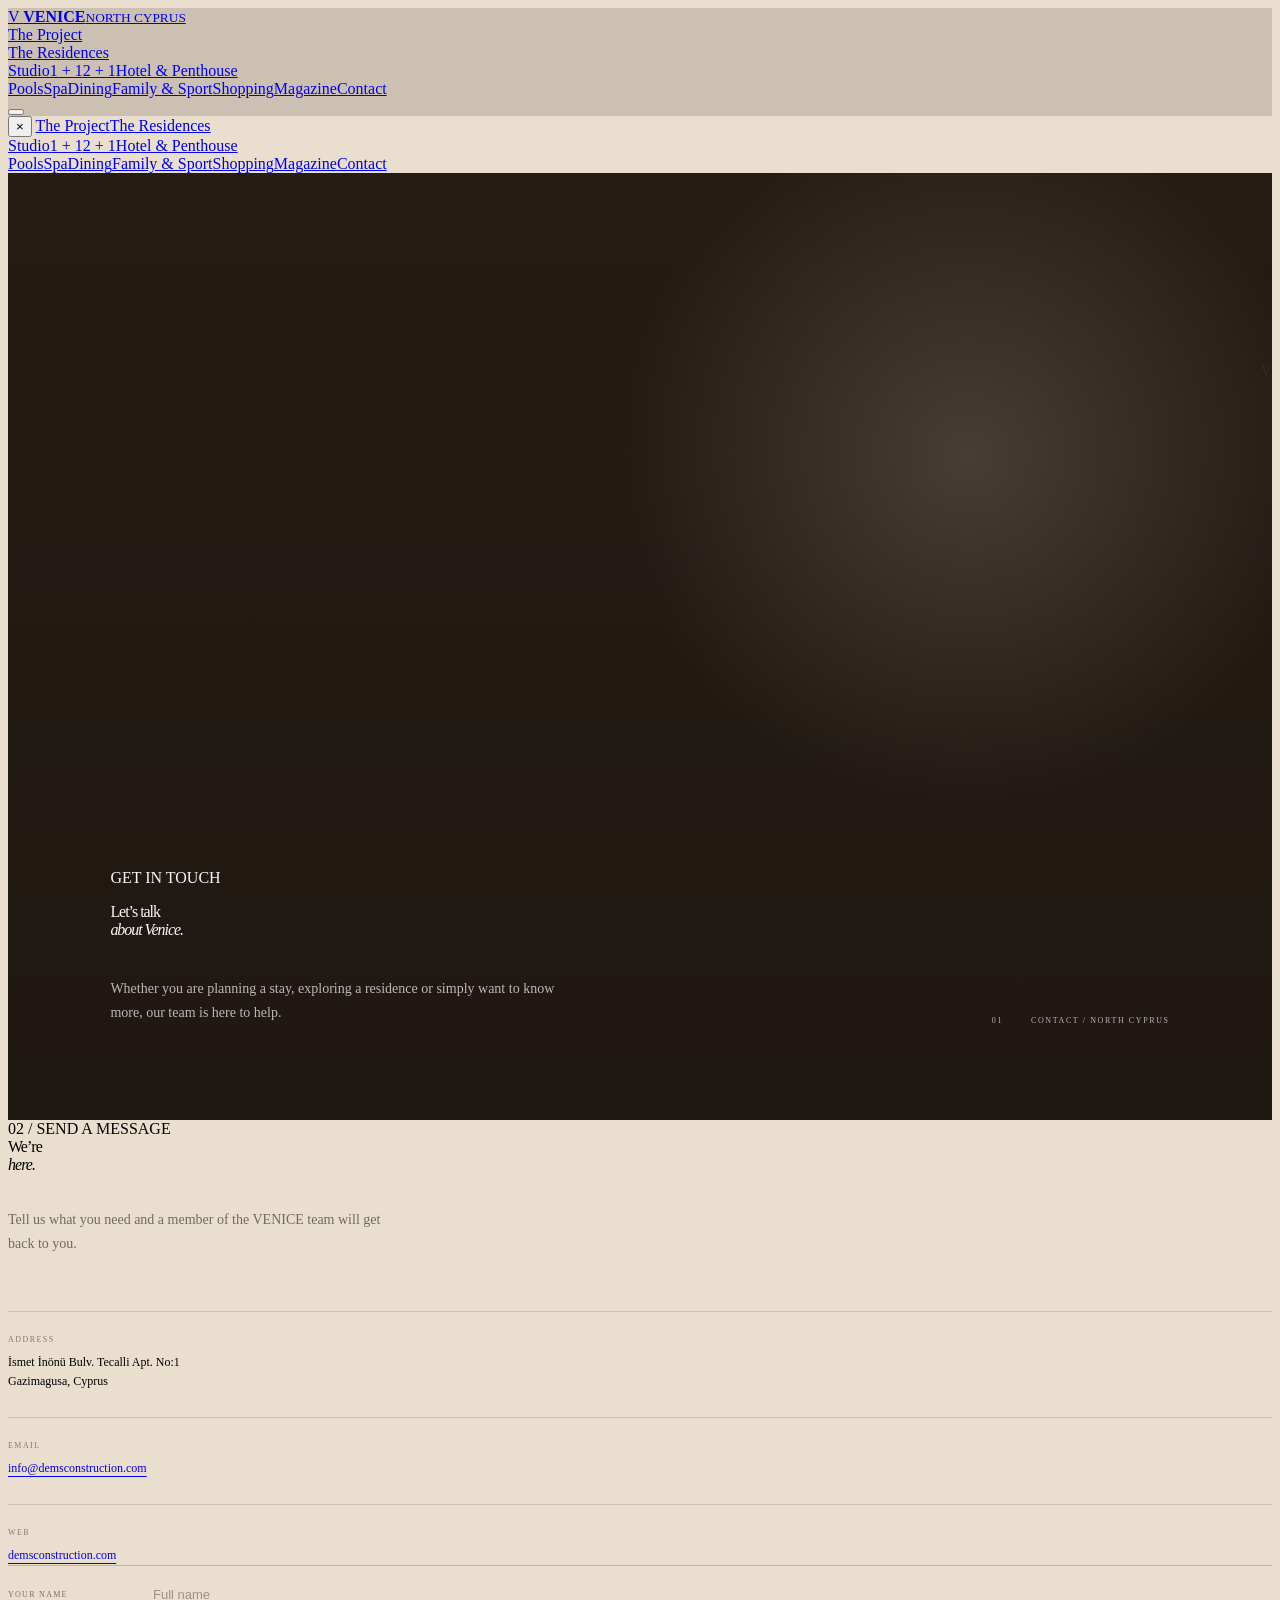
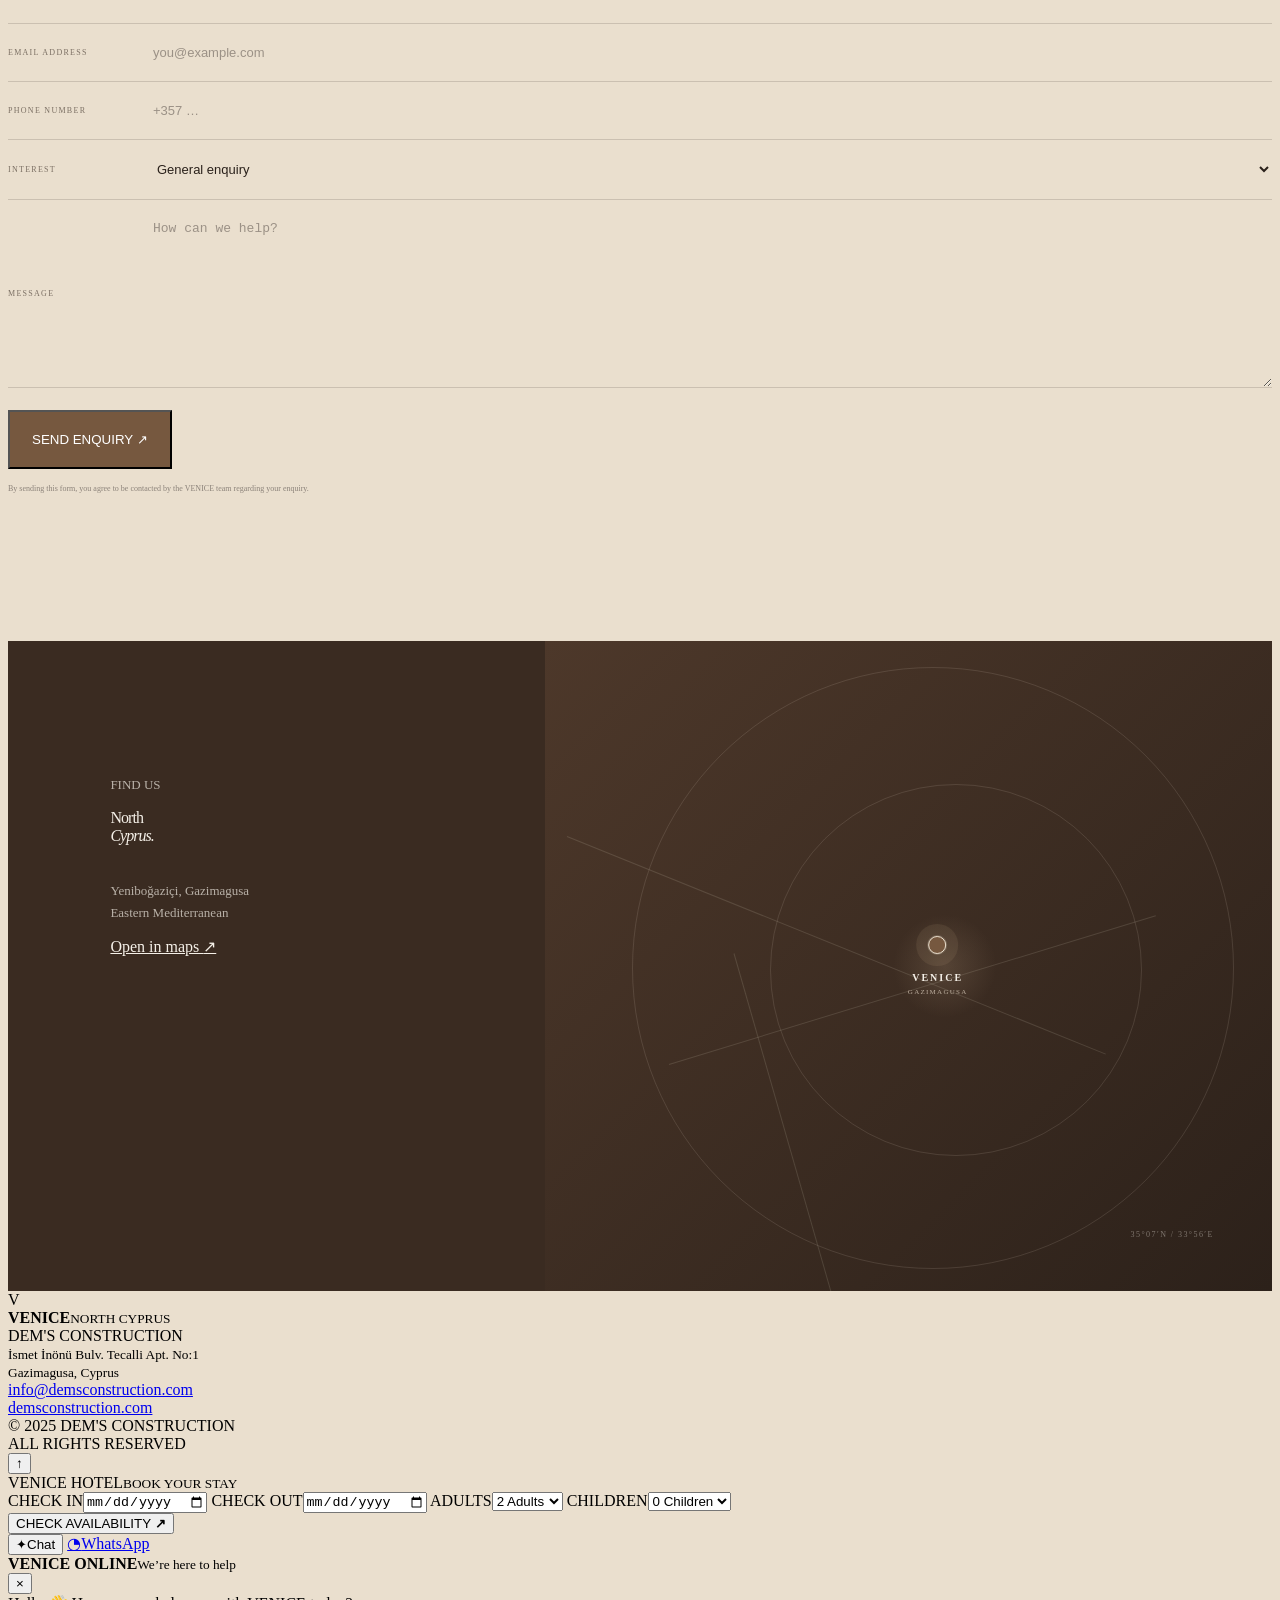
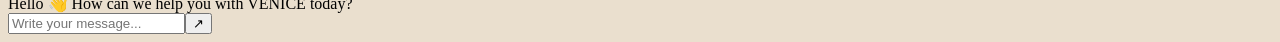
==== contact.html @ 5b71b2f6 "Add files via upload" ====
<!DOCTYPE html>
<html lang="en">
<head>
  <meta charset="UTF-8" />
  <meta name="viewport" content="width=device-width, initial-scale=1.0" />
  <meta name="theme-color" content="#0d1716" />
  <title>Contact — VENICE North Cyprus</title>
  <link rel="preconnect" href="https://fonts.googleapis.com">
  <link rel="preconnect" href="https://fonts.gstatic.com" crossorigin>
  <link href="https://fonts.googleapis.com/css2?family=DM+Sans:wght@400;500;600&family=Playfair+Display:wght@400;500;600&display=swap" rel="stylesheet">
  <link rel="stylesheet" href="style.css" />
  <link rel="stylesheet" href="contact.css" />
</head>
<body class="contact-page">
  <div class="cursor"></div>
  <div class="noise"></div>
  <div class="scroll-progress"><span></span></div>

  <header class="site-header contact-header" id="header">
    <a class="brand" href="index.html" aria-label="Venice home">
      <span class="brand-mark">V</span>
      <span><b>VENICE</b><small>NORTH CYPRUS</small></span>
    </a>

    <nav class="desktop-nav" aria-label="Main navigation">
<a href="index.html#project">The Project</a>
<div class="nav-group"><a href="residences.html">The Residences</a><div class="nav-dropdown">
<a href="studio.html">Studio</a><a href="one-plus-one.html">1 + 1</a><a href="two-plus-one.html">2 + 1</a><a href="hotel-penthouse.html">Hotel &amp; Penthouse</a>
</div></div>
<a href="pools.html">Pools</a><a href="spa.html">Spa</a><a href="dining.html">Dining</a><a href="family-sport.html">Family &amp; Sport</a><a href="shopping.html">Shopping</a><a href="magazine.html">Magazine</a><a href="contact.html">Contact</a>
</nav>

    <div class="header-actions">
      <button class="menu-btn" aria-label="Open menu"><i></i><i></i></button>
    </div>
  </header>

  <aside class="mobile-menu" id="mobileMenu" aria-label="Mobile navigation"><button class="close-menu" aria-label="Close menu">×</button>
<a href="index.html#project">The Project</a><a href="residences.html">The Residences</a><div class="mobile-subnav"><a href="studio.html">Studio</a><a href="one-plus-one.html">1 + 1</a><a href="two-plus-one.html">2 + 1</a><a href="hotel-penthouse.html">Hotel &amp; Penthouse</a></div>
<a href="pools.html">Pools</a><a href="spa.html">Spa</a><a href="dining.html">Dining</a><a href="family-sport.html">Family &amp; Sport</a><a href="shopping.html">Shopping</a><a href="magazine.html">Magazine</a><a href="contact.html">Contact</a></aside>

  <main id="top">
    <section class="contact-hero" style="--contact-hero-image:url('./contact-hero.jpg')">
      <div class="contact-hero-watermark">VENICE</div>
      <div class="contact-hero-inner">
        <p class="eyebrow">GET IN TOUCH</p>
        <h1>Let’s talk<br><em>about Venice.</em></h1>
        <p class="contact-hero-copy">Whether you are planning a stay, exploring a residence or simply want to know more, our team is here to help.</p>
      </div>
      <div class="contact-hero-meta"><span>01</span><span>CONTACT / NORTH CYPRUS</span></div>
    </section>

    <section class="contact-main section-pad">
      <div class="section-label">02 / SEND A MESSAGE</div>
      <div class="contact-grid contact-page-grid">
        <div class="contact-intro">
          <h2>We’re<br><em>here.</em></h2>
          <p>Tell us what you need and a member of the VENICE team will get back to you.</p>
          <div class="contact-details">
            <div><span>ADDRESS</span><p>İsmet İnönü Bulv. Tecalli Apt. No:1<br>Gazimagusa, Cyprus</p></div>
            <div><span>EMAIL</span><p><a href="mailto:info@demsconstruction.com">info@demsconstruction.com</a></p></div>
            <div><span>WEB</span><p><a href="https://www.demsconstruction.com/" target="_blank" rel="noopener">demsconstruction.com</a></p></div>
          </div>
        </div>

        <form class="contact-form contact-page-form" id="contactForm">
          <label>YOUR NAME<input name="name" type="text" placeholder="Full name" required></label>
          <label>EMAIL ADDRESS<input name="email" type="email" placeholder="you@example.com" required></label>
          <label>PHONE NUMBER<input name="phone" type="tel" placeholder="+357 …"></label>
          <label>INTEREST<select name="interest"><option>General enquiry</option><option>Hotel booking</option><option>Residences</option><option>Investment</option><option>Events &amp; dining</option></select></label>
          <label>MESSAGE<textarea name="message" placeholder="How can we help?" required></textarea></label>
          <button type="submit">SEND ENQUIRY <span>↗</span></button>
          <small class="form-note">By sending this form, you agree to be contacted by the VENICE team regarding your enquiry.</small>
        </form>
      </div>
    </section>

    <section class="contact-location">
      <div class="contact-location-panel">
        <p class="eyebrow">FIND US</p>
        <h2>North<br><em>Cyprus.</em></h2>
        <p>Yeniboğaziçi, Gazimagusa<br>Eastern Mediterranean</p>
        <a class="line-link" href="https://maps.app.goo.gl/NUfAGvKpktGEyqhy6" target="_blank" rel="noopener">Open in maps <span>↗</span></a>
      </div>
      <div class="contact-map-art" aria-label="Location map illustration">
        <span class="map-line line-a"></span><span class="map-line line-b"></span><span class="map-line line-c"></span>
        <span class="map-point"><i></i><b>VENICE</b><small>GAZIMAGUSA</small></span>
        <span class="map-caption">35°07′N / 33°56′E</span>
      </div>
    </section>
  </main>

  <footer id="contact">
    <div class="footer-brand"><span class="brand-mark">V</span><div><b>VENICE</b><small>NORTH CYPRUS</small></div></div>
    <div>DEM'S CONSTRUCTION<br><small>İsmet İnönü Bulv. Tecalli Apt. No:1<br>Gazimagusa, Cyprus</small></div>
    <div><a href="mailto:info@demsconstruction.com">info@demsconstruction.com</a><br><a href="https://www.demsconstruction.com/" target="_blank" rel="noopener">demsconstruction.com</a></div>
    <div class="copyright">© 2025 DEM'S CONSTRUCTION<br>ALL RIGHTS RESERVED</div>
  </footer>

  <button class="back-top" id="backTop" aria-label="Back to top">↑</button>

  <div class="fixed-book" id="booking">
    <div class="fixed-book-title"><span>VENICE HOTEL</span><small>BOOK YOUR STAY</small></div>
    <div class="fixed-book-fields">
      <label>CHECK IN<input type="date" aria-label="Check in"></label>
      <label>CHECK OUT<input type="date" aria-label="Check out"></label>
      <label>ADULTS<select aria-label="Adults"><option>1 Adult</option><option selected>2 Adults</option><option>3 Adults</option><option>4 Adults</option><option>5 Adults</option><option>6 Adults</option></select></label>
      <label>CHILDREN<select aria-label="Children"><option selected>0 Children</option><option>1 Child</option><option>2 Children</option><option>3 Children</option><option>4 Children</option></select></label>
    </div>
    <button type="button" id="bookBtn">CHECK AVAILABILITY <b>↗</b></button>
  </div>

  <div class="contact-float">
    <button class="contact-float-btn chat-trigger" id="chatTrigger" aria-label="Open online chat"><span class="contact-icon">✦</span><span class="contact-label">Chat</span></button>
    <a class="contact-float-btn whatsapp-trigger" href="https://wa.me/" target="_blank" rel="noopener" aria-label="Open WhatsApp"><span class="contact-icon">◔</span><span class="contact-label">WhatsApp</span></a>
  </div>

  <aside class="chat-widget" id="chatWidget" aria-hidden="true">
    <div class="chat-header"><div><strong>VENICE ONLINE</strong><small>We’re here to help</small></div><button id="chatClose" aria-label="Close chat">×</button></div>
    <div class="chat-messages" id="chatMessages"><div class="chat-bubble agent">Hello 👋 How can we help you with VENICE today?</div></div>
    <form class="chat-form" id="chatForm"><input id="chatInput" type="text" placeholder="Write your message..." autocomplete="off" aria-label="Message"><button type="submit" aria-label="Send message">↗</button></form>
  </aside>

  <script src="script.js"></script>
  <script src="contact.js"></script>
</body>
</html>
---- contact.css ----
/* VENICE Contact page — page-specific styling only. Shared header,
   floating controls and footer remain inherited from style.css. */
.contact-page{background:#eadfce;overflow-x:hidden}
.contact-header{color:#fff;background:rgba(42,33,27,.16)}
.contact-header.scrolled{background:rgba(245,240,232,.96);color:#2a211b}
.contact-hero{min-height:78svh;position:relative;display:flex;align-items:flex-end;overflow:hidden;background-color:#2c211a;color:#f8f7f2;padding:150px 8vw 95px}
.contact-hero:before{content:"";position:absolute;inset:0;background:radial-gradient(circle at 76% 30%,rgba(234,220,201,.18),transparent 30%),linear-gradient(180deg,rgba(20,14,10,.28),rgba(20,14,10,.52));pointer-events:none}
.contact-hero-inner,.contact-hero-meta{position:relative;z-index:2}.contact-hero-inner{max-width:930px}.contact-hero h1{font:400 clamp(68px,10vw,150px)/.84 var(--serif);letter-spacing:-.065em;margin:0}.contact-hero h1 em{font-style:italic}.contact-hero-copy{max-width:470px;margin:38px 0 0;color:rgba(248,247,242,.72);font-size:14px;line-height:1.7}.contact-hero-meta{position:absolute;right:8vw;bottom:95px;display:flex;gap:28px;font-size:8px;letter-spacing:.2em;opacity:.7}.contact-hero-watermark{position:absolute;z-index:1;right:-3vw;top:20%;font:400 27vw/.8 var(--serif);letter-spacing:-.09em;color:rgba(255,255,255,.055);pointer-events:none}
.contact-main{padding-bottom:145px}.contact-page-grid{gap:12vw}.contact-intro h2{font:400 clamp(60px,7vw,105px)/.84 var(--serif);letter-spacing:-.06em;margin:0}.contact-intro h2 em{font-style:italic}.contact-intro>p{max-width:390px;margin:34px 0 55px;color:#6e6a63;font-size:14px;line-height:1.7}.contact-details{display:grid;gap:26px}.contact-details div{border-top:1px solid rgba(42,33,27,.16);padding-top:16px}.contact-details span{font-size:8px;letter-spacing:.18em;color:#8a7967}.contact-details p{margin:7px 0 0;font-size:12px;line-height:1.6}.contact-details a{text-decoration:underline;text-underline-offset:4px}
.contact-page-form{border-top:1px solid rgba(42,33,27,.22)}.contact-page-form label{display:grid;grid-template-columns:145px 1fr;align-items:center;border-bottom:1px solid rgba(42,33,27,.16);font-size:8px;letter-spacing:.16em;color:#7b6f63}.contact-page-form input,.contact-page-form select,.contact-page-form textarea{font-size:13px;color:#2a211b;padding:21px 0;border:0;background:transparent}.contact-page-form textarea{min-height:145px}.contact-page-form input::placeholder,.contact-page-form textarea::placeholder{color:#9b9186}.contact-page-form button{margin-top:22px;background:#76583f;color:#fff;padding:20px 22px;text-align:left}.contact-page-form .form-note{display:block;margin-top:14px;color:#8b8279;font-size:8px;line-height:1.6}
.contact-location{min-height:650px;background:#3a2b21;color:#f5f0e8;display:grid;grid-template-columns:.85fr 1.15fr;position:relative;overflow:hidden}.contact-location-panel{padding:120px 8vw;position:relative;z-index:2}.contact-location-panel h2{font:400 clamp(65px,8vw,115px)/.84 var(--serif);letter-spacing:-.06em;margin:0 0 35px}.contact-location-panel h2 em{font-style:italic}.contact-location-panel>p{font-size:13px;line-height:1.7;color:rgba(245,240,232,.68)}.contact-location-panel .line-link{color:#f5f0e8;border-color:rgba(245,240,232,.45)}.contact-map-art{position:relative;min-height:650px;background:radial-gradient(circle at 55% 50%,rgba(201,173,141,.18),transparent 10%),linear-gradient(135deg,#4d382a,#2c211a)}.contact-map-art:before,.contact-map-art:after{content:"";position:absolute;border:1px solid rgba(234,223,206,.13);border-radius:50%}.contact-map-art:before{width:600px;height:600px;left:12%;top:4%}.contact-map-art:after{width:370px;height:370px;left:31%;top:22%}.map-line{position:absolute;height:1px;background:rgba(234,223,206,.14);transform-origin:left center}.line-a{width:80%;left:3%;top:30%;transform:rotate(22deg)}.line-b{width:70%;left:17%;top:65%;transform:rotate(-17deg)}.line-c{width:58%;left:26%;top:48%;transform:rotate(74deg)}.map-point{position:absolute;left:54%;top:50%;transform:translate(-50%,-50%);display:flex;flex-direction:column;align-items:center}.map-point i{width:16px;height:16px;border:1px solid #eadfce;border-radius:50%;background:#76583f;box-shadow:0 0 0 12px rgba(201,173,141,.1),0 0 0 1px rgba(234,223,206,.2)}.map-point b{margin-top:18px;font-size:10px;letter-spacing:.2em}.map-point small{font-size:7px;letter-spacing:.18em;color:#bcae9e;margin-top:5px}.map-caption{position:absolute;right:8%;bottom:8%;font-size:8px;letter-spacing:.18em;color:rgba(245,240,232,.4)}
@media(max-width:900px){.contact-hero{min-height:700px;padding:145px 7vw 85px}.contact-hero-meta{left:7vw;right:auto;bottom:38px}.contact-hero-watermark{font-size:38vw;top:29%}.contact-main{padding-bottom:95px}.contact-page-grid{gap:70px}.contact-page-form label{grid-template-columns:1fr;gap:5px;padding-top:15px}.contact-page-form input,.contact-page-form select,.contact-page-form textarea{padding-top:5px}.contact-location{grid-template-columns:1fr}.contact-location-panel{padding:90px 7vw 70px}.contact-map-art{min-height:480px}.contact-map-art:before{width:420px;height:420px;left:8%;top:7%}.contact-map-art:after{width:280px;height:280px;left:24%;top:21%}}
@media(max-width:560px){.contact-hero{min-height:650px;padding:125px 7vw 75px}.contact-hero h1{font-size:19vw}.contact-hero-copy{font-size:12px;margin-top:28px}.contact-hero-watermark{top:34%;right:-12vw}.contact-location-panel{padding:75px 7vw 60px}.contact-map-art{min-height:390px}.contact-map-art:before{width:320px;height:320px}.contact-map-art:after{width:220px;height:220px}.map-caption{font-size:7px;right:7%;bottom:7%}}
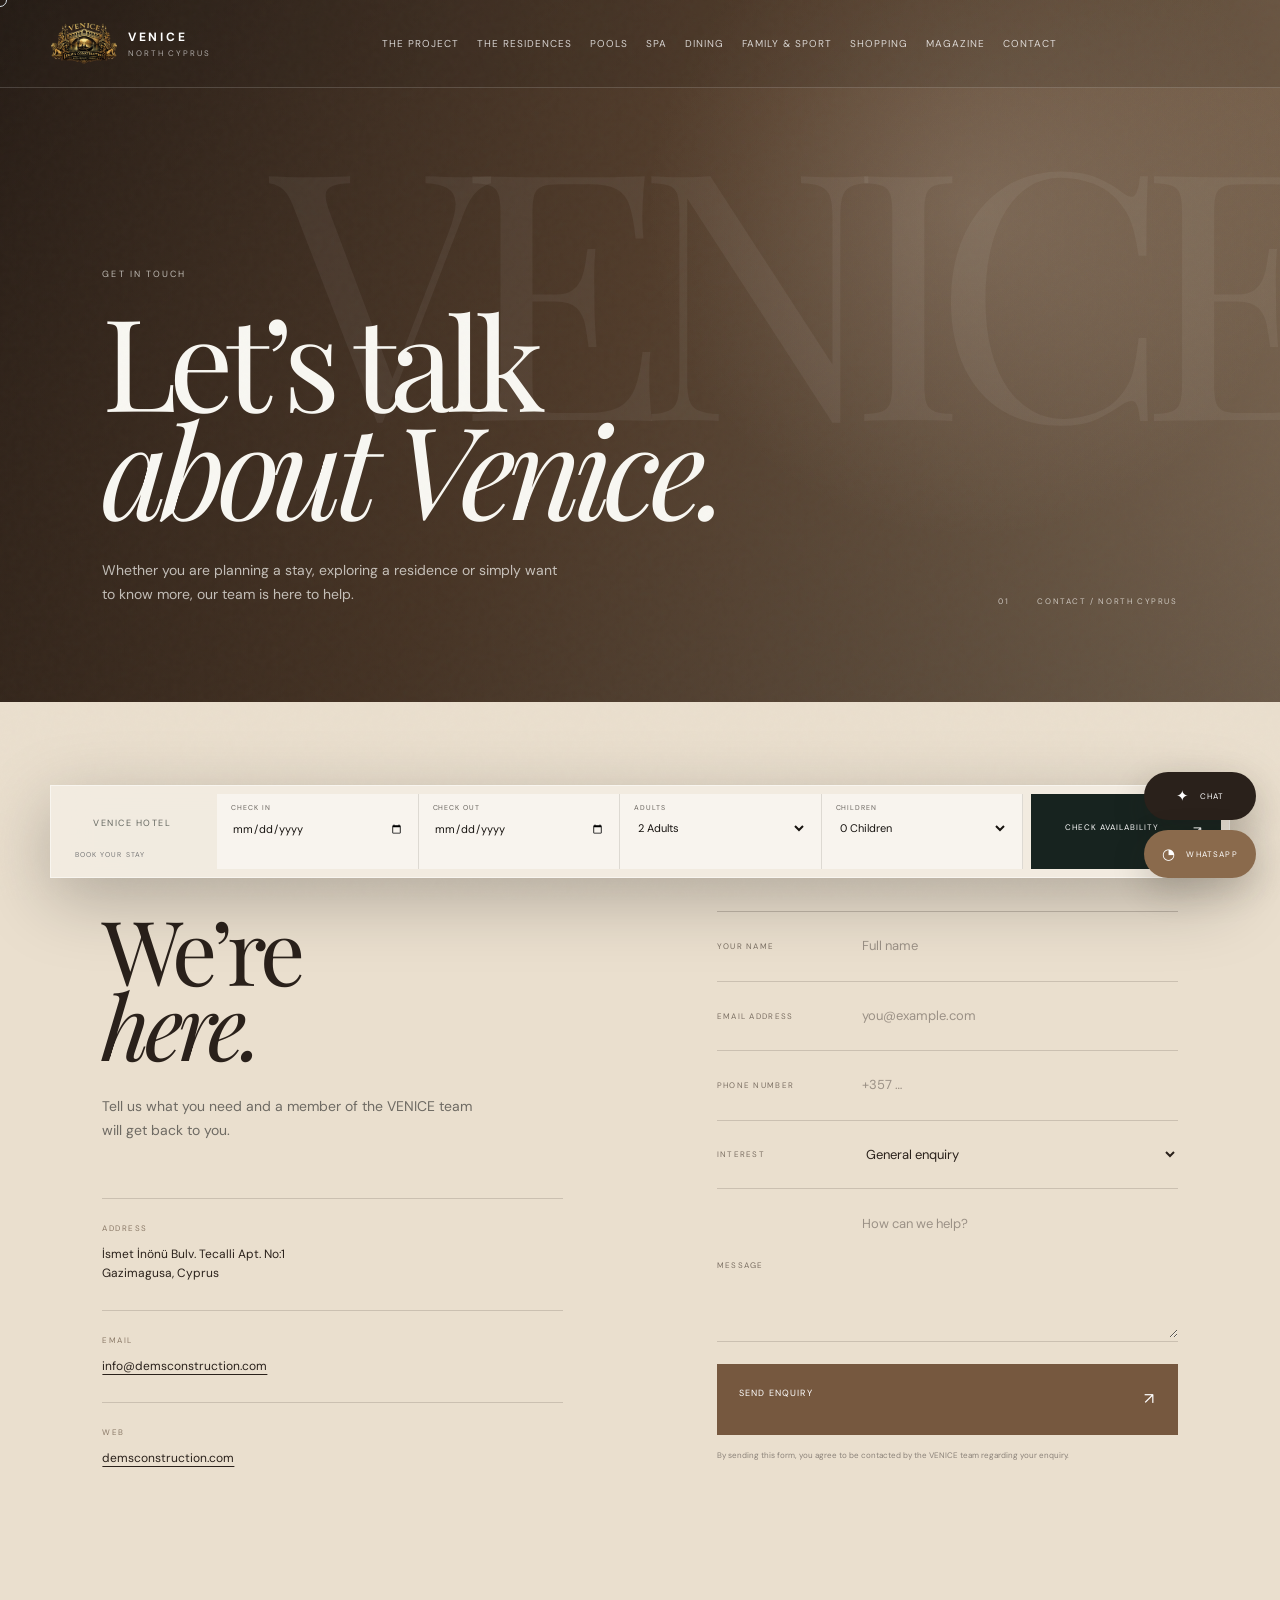
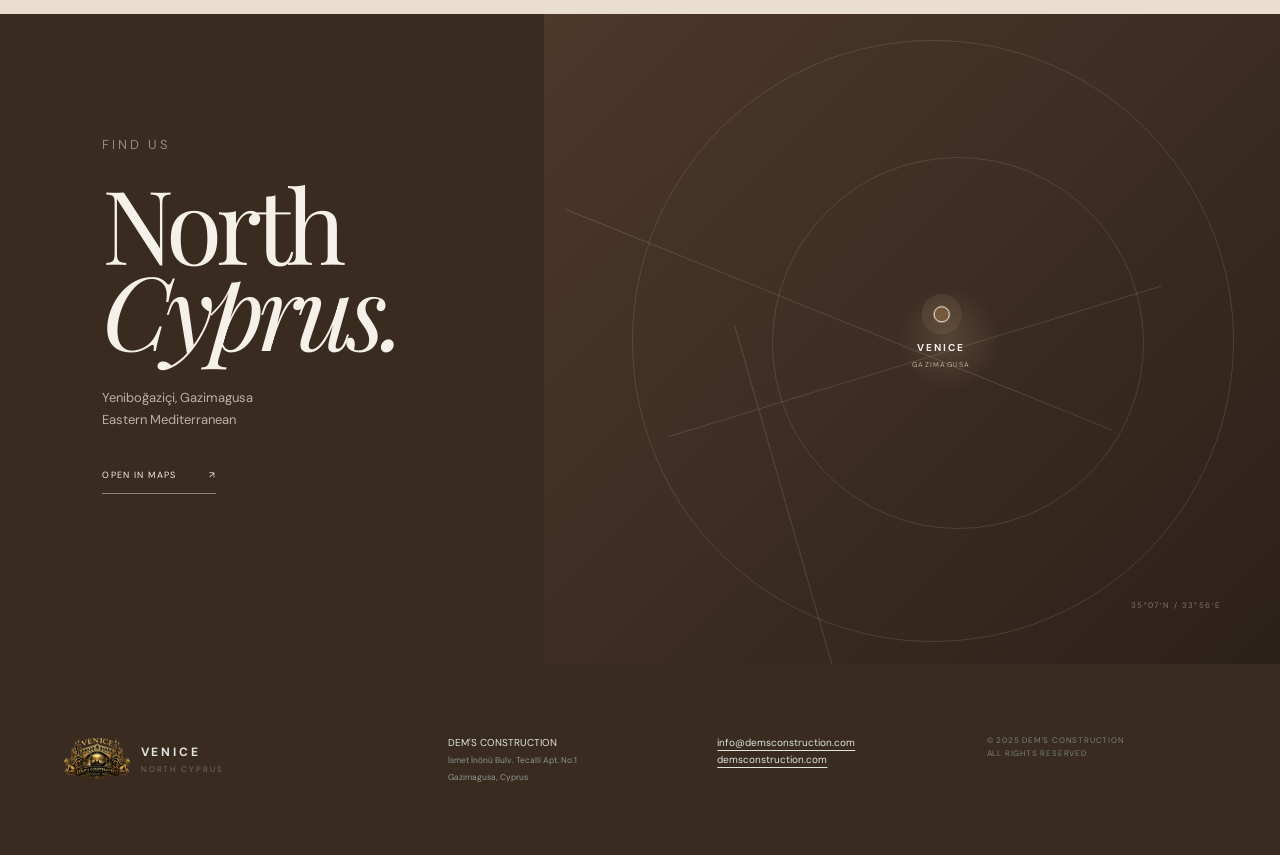
==== commit 4d7025c2: "Add files via upload" ====
--- a/contact.html
+++ b/contact.html
@@ -18,7 +18,7 @@
 
   <header class="site-header contact-header" id="header">
     <a class="brand" href="index.html" aria-label="Venice home">
-      <span class="brand-mark">V</span>
+      <img class="brand-logo" src="./my_logo.png" alt="VENICE">
       <span><b>VENICE</b><small>NORTH CYPRUS</small></span>
     </a>
 
@@ -91,7 +91,7 @@
   </main>
 
   <footer id="contact">
-    <div class="footer-brand"><span class="brand-mark">V</span><div><b>VENICE</b><small>NORTH CYPRUS</small></div></div>
+    <div class="footer-brand"><img class="brand-logo" src="./my_logo.png" alt="VENICE"><div><b>VENICE</b><small>NORTH CYPRUS</small></div></div>
     <div>DEM'S CONSTRUCTION<br><small>İsmet İnönü Bulv. Tecalli Apt. No:1<br>Gazimagusa, Cyprus</small></div>
     <div><a href="mailto:info@demsconstruction.com">info@demsconstruction.com</a><br><a href="https://www.demsconstruction.com/" target="_blank" rel="noopener">demsconstruction.com</a></div>
     <div class="copyright">© 2025 DEM'S CONSTRUCTION<br>ALL RIGHTS RESERVED</div>
--- a/style.css
+++ b/style.css
@@ -0,0 +1,1287 @@
+:root{
+  --ink:#2a211b; --paper:#eadfce; --cream:#d7c3a6; --green:#76583f; --cocoa:#7c6048; --sand:#c9ad8d;
+  --muted:#8b8c82; --line:rgba(16,22,20,.16); --white:#f8f7f2;
+  --serif:"Playfair Display", Georgia, serif; --sans:"DM Sans", Arial, sans-serif;
+}
+*{box-sizing:border-box} html{scroll-behavior:smooth} body{margin:0;background:var(--paper);color:var(--ink);font-family:var(--sans);font-size:15px;line-height:1.55} a{text-decoration:none;color:inherit} button,input,select,textarea{font:inherit}
+.noise{position:fixed;inset:0;pointer-events:none;opacity:.035;z-index:1000;background-image:url("data:image/svg+xml,%3Csvg viewBox='0 0 180 180' xmlns='http://www.w3.org/2000/svg'%3E%3Cfilter id='n'%3E%3CfeTurbulence type='fractalNoise' baseFrequency='.8' numOctaves='3' stitchTiles='stitch'/%3E%3C/filter%3E%3Crect width='100%25' height='100%25' filter='url(%23n)' opacity='.6'/%3E%3C/svg%3E")}
+.cursor{width:14px;height:14px;border:1px solid #fff;border-radius:50%;position:fixed;z-index:2000;pointer-events:none;mix-blend-mode:difference;transform:translate(-50%,-50%);transition:width .25s,height .25s}
+.site-header{position:fixed;top:0;left:0;right:0;height:88px;z-index:900;display:flex;align-items:center;justify-content:space-between;padding:0 4vw;color:#fff;border-bottom:1px solid rgba(255,255,255,.16);transition:.35s}
+.site-header.scrolled{background:rgba(13,23,22,.92);backdrop-filter:blur(18px);height:72px}
+.brand,.footer-brand{display:flex;align-items:center;gap:11px}.brand-mark{width:34px;height:34px;border:1px solid currentColor;border-radius:50%;display:grid;place-items:center;font-family:var(--serif);font-size:19px}.brand b,.footer-brand b{display:block;font-size:12px;letter-spacing:.23em}.brand small,.footer-brand small{display:block;font-size:8px;letter-spacing:.24em;opacity:.6;margin-top:1px}
+.desktop-nav{display:flex;gap:18px;font-size:10px;text-transform:uppercase;letter-spacing:.1em}.desktop-nav a{opacity:.78;transition:.25s}.desktop-nav a:hover{opacity:1}
+.header-actions{display:flex;align-items:center;gap:20px;font-size:11px;text-transform:uppercase;letter-spacing:.09em}.text-link{opacity:.7}.nav-cta{background:#eee9dd;color:#111;padding:12px 17px}.nav-cta span{margin-left:16px}.menu-btn{display:none;background:none;border:0;color:#fff}
+.hero{height:100svh;min-height:700px;position:relative;overflow:hidden;background:#182522;color:#fff}.hero-video,.hero-fallback,.hero-overlay{position:absolute;inset:0;width:100%;height:100%;object-fit:cover}.hero-video{z-index:0}.hero-fallback{z-index:-1;background:linear-gradient(125deg,#0e1816,#496b63 52%,#9a8b6c)}.hero-overlay{background:linear-gradient(180deg,rgba(6,12,11,.46),rgba(6,12,11,.14) 45%,rgba(6,12,11,.72));z-index:1}.hero-topline{position:absolute;z-index:2;top:112px;left:4vw;right:4vw;display:flex;justify-content:space-between;font-size:9px;letter-spacing:.2em;opacity:.75}.hero-content{position:absolute;z-index:2;left:8vw;right:8vw;top:49%;transform:translateY(-35%)}.eyebrow{font-size:9px;letter-spacing:.23em;text-transform:uppercase;margin:0 0 24px;opacity:.7}.hero h1{font-size:clamp(92px,16vw,245px);font-weight:400;letter-spacing:-.08em;line-height:.72;margin:0;font-family:var(--serif)}.hero h1 span{font-style:italic}.hero-bottom{display:flex;justify-content:space-between;align-items:flex-end;margin-top:50px}.hero-bottom p{font-size:15px;line-height:1.4;opacity:.86}.circle-link{width:68px;height:68px;border:1px solid rgba(255,255,255,.55);border-radius:50%;display:grid;place-items:center;font-size:22px;transition:.35s}.circle-link:hover{background:#fff;color:#111;transform:rotate(45deg)}.hero-scroll{position:absolute;z-index:2;bottom:28px;left:4vw;font-size:8px;letter-spacing:.22em;display:flex;gap:12px;align-items:center}.hero-scroll span{display:block;width:48px;height:1px;background:#fff}
+.section-pad{padding:130px 8vw}.section-label{font-size:9px;letter-spacing:.2em;color:#72766f;margin-bottom:65px}.section-label.light{color:#a8b1ab}.display-title h2,.section-head h2,.location h2,.progress h2,.contact h2{font:400 clamp(48px,6.3vw,100px)/.92 var(--serif);letter-spacing:-.055em;margin:0}.display-title em,.section-head em,.location em,.progress em,.contact em,.booking em{font-style:italic}.intro-grid{display:grid;grid-template-columns:1.45fr .7fr;gap:10vw}.intro-copy{max-width:430px;padding-top:80px}.intro-copy p{font-size:18px;line-height:1.6}.intro-copy .muted{color:#777a73;font-size:14px}.line-link{display:inline-flex;gap:32px;border-bottom:1px solid var(--ink);padding-bottom:10px;margin-top:25px;text-transform:uppercase;font-size:9px;letter-spacing:.15em}.line-link span{transition:.3s}.line-link:hover span{transform:translate(5px,-5px)}
+.stats{display:grid;grid-template-columns:repeat(4,1fr);border-top:1px solid var(--line);margin-top:120px}.stats div{padding:30px 0;border-right:1px solid var(--line)}.stats div:not(:first-child){padding-left:30px}.stats strong{font:400 clamp(50px,5vw,76px)/1 var(--serif);display:block;letter-spacing:-.05em}.stats span{font-size:8px;letter-spacing:.17em;color:#777a73}
+.dark-section{background:var(--green);color:var(--white);position:relative;overflow:hidden}.canal{height:850px;display:flex;align-items:center}.canal-image{position:absolute;inset:0 0 0 37%;background:linear-gradient(90deg,#10201d 0%,rgba(16,32,29,.3) 30%,rgba(16,32,29,.1)),url("./canal.jpg") center/cover}.canal-content{position:relative;z-index:2;margin-left:8vw;max-width:490px}.vertical-label{position:absolute;left:-55px;top:10px;writing-mode:vertical-rl;font-size:8px;letter-spacing:.18em;opacity:.5}.canal h2{font:400 clamp(64px,8vw,120px)/.86 var(--serif);letter-spacing:-.06em;margin:0 0 35px}.canal-content>p:not(.eyebrow){max-width:390px;color:#b9c0ba}.round-outline{display:inline-flex;align-items:center;gap:30px;border:1px solid rgba(255,255,255,.35);border-radius:50px;padding:14px 20px;margin-top:28px;text-transform:uppercase;font-size:8px;letter-spacing:.15em}.round-outline span{font-size:14px}.canal-number{position:absolute;right:-1vw;bottom:-55px;font:400 24vw/.7 var(--serif);opacity:.05}.canal-number span{font-size:8vw}
+.section-head{display:flex;justify-content:space-between;align-items:flex-end;margin-bottom:70px}.section-head>p{max-width:300px;color:#777a73}.residence-grid{display:grid;grid-template-columns:1.15fr .85fr;gap:20px}.res-card{position:relative;min-height:520px;padding:25px;overflow:hidden;background:#ddd6c7;color:#fff;display:flex;flex-direction:column;justify-content:flex-end}.res-card.large{min-height:690px}.res-card.wide{grid-column:span 2;min-height:570px}.res-image{position:absolute;inset:0;background-size:cover;background-position:center;transition:transform 1.2s cubic-bezier(.2,.7,.2,1)}.res-card:hover .res-image{transform:scale(1.05)}.img-1{background-image:linear-gradient(180deg,transparent 45%,rgba(0,0,0,.6)),url("./studio.jpg")}.img-2{background-image:linear-gradient(180deg,transparent 40%,rgba(0,0,0,.6)),url("./one-one.jpg")}.img-3{background-image:linear-gradient(180deg,transparent 40%,rgba(0,0,0,.6)),url("./two-one.jpg")}.img-4{background-image:linear-gradient(180deg,transparent 35%,rgba(0,0,0,.62)),url("./penthouse.jpg")}.res-meta,.res-card h3,.res-card>a{position:relative;z-index:2}.res-meta{display:flex;justify-content:space-between;font-size:8px;letter-spacing:.15em;text-transform:uppercase}.res-card h3{font:400 46px/.95 var(--serif);margin:10px 0}.res-card>a{font-size:9px;text-transform:uppercase;letter-spacing:.16em}
+.experience{background:#15201d;color:#fff;padding:130px 8vw}.experience-intro{display:grid;grid-template-columns:1fr 1.4fr;align-items:end;margin-bottom:80px}.experience-intro h2{font:400 clamp(62px,8vw,120px)/.84 var(--serif);letter-spacing:-.06em;margin:0}.experience-intro .eyebrow{grid-column:2}.experience-intro h2{grid-column:2}.experience-list{border-top:1px solid rgba(255,255,255,.16)}.exp-row{display:grid;grid-template-columns:70px 1fr 30%;min-height:130px;align-items:center;border-bottom:1px solid rgba(255,255,255,.16);position:relative;overflow:hidden;cursor:pointer}.exp-number{font-size:9px;opacity:.4}.exp-row h3{font:400 34px var(--serif);margin:0}.exp-row p{font-size:11px;color:#a7b0aa;margin:5px 0 0;max-width:520px}.exp-image{position:absolute;right:0;top:10px;bottom:10px;width:27%;opacity:0;transform:translateX(20px);background-size:cover;background-position:center;transition:.5s}.exp-row.active .exp-image,.exp-row:hover .exp-image{opacity:1;transform:translateX(0)}.e1{background-image:url("./pool.jpg")}.e2{background-image:url("./spa.jpg")}.e3{background-image:url("./dining.jpg")}.e4{background-image:url("./kids.jpg")}.e5{background-image:url("./shopping.jpg")}
+.split-section{display:grid;grid-template-columns:1.05fr .95fr;min-height:760px}.split-image{background-size:cover;background-position:center}.hotel-image{background-image:url("./hotel.jpg")}.split-content{padding:120px 8vw;display:flex;flex-direction:column;justify-content:center}.split-content h2{font:400 clamp(55px,6vw,90px)/.88 var(--serif);letter-spacing:-.055em;margin:0 0 30px}.split-content>p:not(.eyebrow){max-width:440px;color:#737770;font-size:16px}.location-grid{display:grid;grid-template-columns:.8fr 1.2fr;gap:8vw}.location-copy{max-width:370px;color:#777a73;margin-top:40px}.map-card{height:560px;background:#d8d4c8;position:relative;overflow:hidden}.map-grid{position:absolute;inset:0;opacity:.5;background-image:linear-gradient(rgba(30,50,45,.08) 1px,transparent 1px),linear-gradient(90deg,rgba(30,50,45,.08) 1px,transparent 1px);background-size:70px 70px;transform:rotate(-7deg) scale(1.25)}.map-card:after{content:"";position:absolute;inset:0;background:radial-gradient(circle at 55% 47%,rgba(18,34,31,.08),transparent 30%)}.map-pin{position:absolute;left:55%;top:47%;width:110px;height:110px;border:1px solid #162520;border-radius:50%;transform:translate(-50%,-50%);display:grid;place-items:center}.map-pin:before{content:"";position:absolute;width:9px;height:9px;background:#162520;border-radius:50%}.map-pin span{font-size:8px;letter-spacing:.15em;position:absolute;top:-25px}.distance{position:absolute;display:flex;flex-direction:column;font-size:10px}.distance b{font-weight:500}.distance small{font-size:7px;letter-spacing:.15em;color:#777a73}.d1{left:15%;top:24%}.d2{left:22%;top:67%}.d3{right:10%;top:27%}.d4{right:17%;bottom:14%}
+.investment{padding:130px 8vw}.investment-top{max-width:900px}.investment-top h2{font:400 clamp(55px,7vw,105px)/.88 var(--serif);letter-spacing:-.06em;margin:0}.phase-grid{display:grid;grid-template-columns:repeat(3,1fr);gap:1px;background:rgba(255,255,255,.14);margin-top:90px}.phase{background:var(--green);padding:38px;min-height:300px;display:flex;flex-direction:column}.phase.featured{background:#1d312c}.phase>span{font:400 64px var(--serif);color:#bfc8c1}.phase b{font-size:10px;letter-spacing:.13em;margin-top:12px}.phase p{color:#aab3ad;font-size:12px;line-height:1.7}.phase a{margin-top:auto;font-size:9px;text-transform:uppercase;letter-spacing:.13em}.reservation-note{display:flex;align-items:center;gap:22px;margin-top:50px}.reservation-note strong{font:400 60px var(--serif)}.reservation-note span{font-size:8px;letter-spacing:.16em;color:#aab3ad}
+.progress-head{display:flex;justify-content:space-between;align-items:flex-end}.progress-head>p{max-width:300px;color:#777a73}.timeline{display:grid;grid-template-columns:repeat(3,1fr);margin-top:110px;border-top:1px solid var(--line)}.time{padding:30px 0;position:relative}.time:not(:first-child){padding-left:30px}.time:before{content:"";position:absolute;top:-5px;left:0;width:9px;height:9px;border:1px solid #17241f;border-radius:50%;background:var(--paper)}.time.active:before{background:#17241f}.time span{font:400 64px var(--serif);display:block}.time b{font-size:9px;letter-spacing:.15em}.time i{display:block;height:1px;background:#bbb6aa;margin-top:22px;width:80%}
+.gallery{background:#ded8cb;padding:130px 5vw 0}.gallery-head{display:grid;grid-template-columns:1fr 1fr 1fr;align-items:end;padding:0 3vw 80px}.gallery-head h2{font:400 clamp(60px,7vw,105px)/.84 var(--serif);letter-spacing:-.06em;margin:0}.gallery-head .round-outline{justify-self:end;border-color:#444;color:#222}.gallery-grid{display:grid;grid-template-columns:1.25fr .75fr 1fr;grid-template-rows:380px 260px 420px;gap:12px}.g{background-size:cover;background-position:center;transition:filter .5s}.g:hover{filter:saturate(1.1) contrast(1.05)}.g1{grid-row:span 2;background-image:url("./gallery-01.jpg")}.g2{background-image:url("./gallery-02.jpg")}.g3{background-image:url("./gallery-03.jpg")}.g4{grid-column:2;grid-row:3;background-image:url("./gallery-04.jpg")}.g5{grid-column:3;grid-row:2 / span 2;background-image:url("./gallery-05.jpg")}
+.booking{height:680px;position:relative;color:#fff;display:grid;place-items:center;text-align:center;overflow:hidden}.booking-bg{position:absolute;inset:0;background:url("./booking.jpg") center/cover;transform:scale(1.03)}.booking-overlay{position:absolute;inset:0;background:linear-gradient(90deg,rgba(10,22,19,.8),rgba(10,22,19,.35),rgba(10,22,19,.8))}.booking-inner{position:relative;z-index:2;width:min(1000px,90%)}.booking h2{font:400 clamp(68px,8vw,120px)/.8 var(--serif);letter-spacing:-.06em;margin:0 0 60px}.booking-form{display:grid;grid-template-columns:1fr 1fr .8fr 1.4fr;background:rgba(245,243,236,.96);color:#111;text-align:left}.booking-form label{padding:18px 20px;border-right:1px solid #d4d0c6;font-size:7px;letter-spacing:.15em}.booking-form input,.booking-form select{display:block;width:100%;border:0;background:none;margin-top:8px;font-size:12px;outline:0}.booking-form button,.contact-form button{border:0;background:#14221f;color:#fff;padding:0 20px;font-size:9px;letter-spacing:.13em;cursor:pointer}.booking-form button span,.contact-form button span{float:right;font-size:16px}.booking-inner small{display:block;margin-top:18px;opacity:.55;font-size:9px}
+.contact-grid{display:grid;grid-template-columns:1fr 1fr;gap:10vw}.contact-form{display:grid;gap:0;border-top:1px solid var(--line)}.contact-form input,.contact-form select,.contact-form textarea{border:0;border-bottom:1px solid var(--line);background:transparent;padding:20px 0;outline:0;color:#111}.contact-form textarea{min-height:120px;resize:vertical}.contact-form button{padding:18px;text-align:left;margin-top:20px}
+footer{background:#111b19;color:#dfe4df;padding:70px 5vw;display:grid;grid-template-columns:1.5fr 1fr 1fr 1fr;gap:40px;font-size:10px;line-height:1.7}footer small{color:#8e9992}footer a{text-decoration:underline;text-underline-offset:4px}.copyright{color:#77817c;font-size:8px;letter-spacing:.1em}
+.fixed-book{position:fixed;z-index:850;right:22px;bottom:22px;background:#eee9dd;color:#111;display:flex;align-items:center;box-shadow:0 15px 50px rgba(0,0,0,.2)}.fixed-book span{font-size:8px;letter-spacing:.15em;padding:15px 18px;color:#646760}.fixed-book a{background:#14221f;color:#fff;padding:15px 18px;font-size:9px;letter-spacing:.13em}.fixed-book b{margin-left:18px}
+.mobile-menu{position:fixed;z-index:1100;inset:0 0 0 30%;background:#14221f;color:#fff;transform:translateX(100%);transition:.5s;display:flex;flex-direction:column;padding:110px 40px;gap:25px}.mobile-menu.open{transform:translateX(0)}.mobile-menu a{font:400 38px var(--serif)}.close-menu{position:absolute;right:30px;top:25px;background:none;border:0;color:#fff;font-size:30px}
+.reveal{opacity:0;transform:translateY(28px);transition:1s cubic-bezier(.2,.7,.2,1)}.reveal.show{opacity:1;transform:none}.delay-1{transition-delay:.15s}.delay-2{transition-delay:.3s}
+
+@media(max-width:900px){
+  .desktop-nav,.text-link{display:none}.menu-btn{display:flex;flex-direction:column;gap:5px}.menu-btn i{width:24px;height:1px;background:#fff}.hero-content{left:7vw;right:7vw}.hero h1{font-size:22vw}.hero-topline{top:105px}.intro-grid,.location-grid,.contact-grid,.split-section{grid-template-columns:1fr}.intro-copy{padding-top:10px}.stats{grid-template-columns:1fr 1fr;margin-top:80px}.stats div{border-bottom:1px solid var(--line)}.stats div:nth-child(odd){padding-left:0}.stats div:nth-child(even){padding-left:20px}.canal{height:760px}.canal-image{inset:0}.canal-image:after{content:"";position:absolute;inset:0;background:rgba(10,22,19,.55)}.canal-content{margin-left:12vw;margin-right:8vw}.residence-grid{grid-template-columns:1fr}.res-card,.res-card.large,.res-card.wide{grid-column:auto;min-height:560px}.experience-intro{display:block}.experience-intro .eyebrow{margin-top:40px}.exp-row{grid-template-columns:45px 1fr}.exp-image{display:none}.phase-grid{grid-template-columns:1fr}.timeline{grid-template-columns:1fr}.time:not(:first-child){padding-left:0}.time i{width:100%}.gallery-head{grid-template-columns:1fr;gap:35px}.gallery-head .round-outline{justify-self:start}.gallery-grid{grid-template-columns:1fr 1fr;grid-template-rows:260px 220px 300px}.g1{grid-row:span 2}.g4{grid-column:1}.g5{grid-column:2}.booking{height:auto;padding:120px 0}.booking-form{grid-template-columns:1fr}.booking-form label{border-right:0;border-bottom:1px solid #d4d0c6}.booking-form button{height:65px}.split-image{min-height:500px}.split-content{padding:90px 8vw}footer{grid-template-columns:1fr 1fr}.fixed-book{left:12px;right:12px;bottom:12px;justify-content:space-between}.fixed-book a{flex:1;text-align:center}
+}
+@media(max-width:560px){.section-pad{padding:90px 7vw}.section-label{margin-bottom:40px}.hero{min-height:650px}.hero-bottom{margin-top:35px}.hero-bottom p{font-size:12px}.hero-scroll{display:none}.stats strong{font-size:48px}.stats span{font-size:7px}.canal-content{margin-left:13vw}.canal h2{font-size:64px}.experience{padding:90px 7vw}.exp-row{min-height:155px}.exp-row h3{font-size:27px}.gallery{padding-top:90px}.gallery-grid{grid-template-columns:1fr;grid-template-rows:320px 250px 250px 250px 320px}.g1,.g4,.g5{grid-column:auto;grid-row:auto}.contact-grid{gap:60px}.fixed-book span{display:none}}
+
+
+/* =========================================================
+   V2 — WARMER, BUSIER, MORE CINEMATIC
+   ========================================================= */
+body{
+  background:
+    radial-gradient(circle at 8% 12%, rgba(193,158,119,.18), transparent 23%),
+    radial-gradient(circle at 91% 32%, rgba(110,82,59,.10), transparent 22%),
+    var(--paper);
+}
+.site-header.scrolled{background:rgba(43,31,23,.9)}
+.nav-cta{background:#d8c0a1}
+.hero-fallback{background:linear-gradient(125deg,#35261c,#8f7358 48%,#c9b08f)}
+.hero-overlay{background:linear-gradient(180deg,rgba(24,18,13,.48),rgba(24,18,13,.12) 45%,rgba(24,18,13,.78))}
+.hero h1{text-shadow:0 20px 60px rgba(0,0,0,.25)}
+.hero-scroll{cursor:pointer;text-decoration:none}
+.hero-scroll b{font-size:16px;font-weight:400;animation:bounce 1.6s infinite}
+@keyframes bounce{0%,100%{transform:translateY(0)}50%{transform:translateY(6px)}}
+
+.scroll-progress{position:fixed;z-index:1400;top:0;left:0;right:0;height:2px;pointer-events:none}
+.scroll-progress span{display:block;height:100%;width:0;background:#d7b995;box-shadow:0 0 10px rgba(215,185,149,.7)}
+
+.texture-section,.residences-bg,.location-bg,.gallery-bg{position:relative;overflow:hidden}
+.texture-section:before,.residences-bg:before,.location-bg:before{
+  content:"";position:absolute;inset:0;pointer-events:none;opacity:.33;
+  background-image:radial-gradient(circle at 1px 1px, rgba(91,69,51,.12) 1px, transparent 0);
+  background-size:22px 22px;
+}
+.decor-orb{position:absolute;border-radius:50%;filter:blur(1px);pointer-events:none}
+.orb-a{width:420px;height:420px;right:-150px;top:130px;background:radial-gradient(circle,rgba(166,128,92,.28),rgba(166,128,92,0) 70%);transform:translate3d(0,var(--orb-shift,0px),0)}
+.orb-b{width:260px;height:260px;left:-100px;bottom:80px;background:radial-gradient(circle,rgba(119,89,64,.18),rgba(119,89,64,0) 70%)}
+
+.intro-grid,.stats,.section-head,.residence-grid,.experience-intro,.experience-list,.split-section,.location-grid,.investment-top,.phase-grid,.progress-head,.timeline,.gallery-head,.gallery-grid,.booking-inner,.contact-grid{
+  position:relative;z-index:2
+}
+.stats div{background:rgba(255,255,255,.12)}
+.stats strong{color:#594331}
+
+.canal{background:#8b6b4e}
+.canal-image{
+  background:
+    linear-gradient(90deg,#8b6b4e 0%,rgba(118,88,63,.28) 32%,rgba(118,88,63,.08)),
+    url("./canal.jpg") center/cover;
+}
+.canal:after{
+  content:"";position:absolute;inset:auto 0 0;height:180px;z-index:1;
+  background:linear-gradient(transparent,rgba(8,15,13,.35));pointer-events:none;
+}
+.canal-content,.canal-number{z-index:3}
+
+.residences{background:linear-gradient(120deg,#e8decd,#eee7db 48%,#dfd0bc)}
+.floating-photo{position:absolute;z-index:1;background-size:cover;background-position:center;opacity:.72;filter:saturate(.75) sepia(.1);box-shadow:0 30px 70px rgba(67,48,35,.18);border:8px solid rgba(247,242,233,.65);transform:rotate(-7deg)}
+.fp-1{width:210px;height:290px;right:3%;top:100px;background-image:url("./gallery-02.jpg")}
+.fp-2{width:180px;height:240px;left:0;bottom:130px;transform:rotate(8deg);background-image:url("./gallery-04.jpg")}
+.residence-grid{padding-top:15px}
+.res-card{box-shadow:0 20px 70px rgba(51,39,29,.13)}
+.res-card:after{
+  content:"";position:absolute;inset:0;z-index:1;
+  background:linear-gradient(180deg,rgba(0,0,0,.02),rgba(30,18,12,.46));
+}
+.res-card:hover{transform:translateY(-8px);transition:transform .6s cubic-bezier(.2,.7,.2,1)}
+
+.experience{position:relative;overflow:hidden;background:
+  linear-gradient(135deg,rgba(118,88,63,.96),rgba(118,88,63,.98)),
+  url("./experience-bg.jpg") center/cover;
+}
+.experience:before{
+  content:"";position:absolute;inset:0;opacity:.13;pointer-events:none;
+  background:url("./gallery-03.jpg") center/cover;mix-blend-mode:soft-light;
+}
+.experience-list{position:relative}
+.exp-row{transition:background .45s, padding-left .45s, transform .45s}
+.exp-row:hover,.exp-row.active{background:rgba(221,195,162,.08);padding-left:14px}
+.exp-row.active h3,.exp-row:hover h3{color:#dbc3a6}
+
+.split-section{background:#efe5d6}
+.hotel-image{position:relative}
+.hotel-image:after{content:"80 ROOMS";position:absolute;right:25px;bottom:20px;color:#fff;font:400 52px var(--serif);opacity:.65}
+.split-content{background:
+  radial-gradient(circle at 80% 20%,rgba(185,146,104,.2),transparent 28%),
+  #efe5d6}
+
+.location{background:#e6dbc9}
+.location-watermark{
+  position:absolute;z-index:0;right:-3vw;top:100px;
+  font:400 20vw/.7 var(--serif);font-style:italic;color:rgba(112,82,58,.07);
+  pointer-events:none;white-space:nowrap
+}
+.map-card{box-shadow:0 30px 80px rgba(70,52,37,.14);background:#d6c7b2}
+.map-pin{box-shadow:0 0 0 12px rgba(118,88,63,.06)}
+
+.investment{background:
+  radial-gradient(circle at 80% 20%,rgba(208,174,137,.14),transparent 24%),
+  #76583f;
+}
+.phase{background:#76583f}
+.phase.featured{background:#9a7a5a;box-shadow:inset 0 0 0 1px rgba(217,190,154,.3)}
+.phase>span{color:#d5b993}
+.reservation-note strong{color:#d8bc98}
+
+.progress{background:#eee6d9}
+.time.active span,.time:hover span{color:#76583f;transform:translateX(8px)}
+.time span{transition:.45s}
+
+.gallery{position:relative;background:#d9c9b5}
+.gallery:before{
+  content:"";position:absolute;inset:0;opacity:.18;pointer-events:none;
+  background:linear-gradient(120deg,transparent 0 42%,rgba(111,79,54,.2) 42.2% 42.5%,transparent 42.7%);
+}
+.gallery-watermark{
+  position:absolute;z-index:0;left:-2vw;top:130px;
+  font:400 12vw/.8 var(--serif);font-style:italic;color:rgba(54,39,29,.08);white-space:nowrap;
+}
+.gallery-head,.gallery-grid{position:relative;z-index:2}
+.g{box-shadow:0 12px 35px rgba(56,42,30,.12);position:relative;overflow:hidden}
+.g:after{content:"";position:absolute;inset:0;background:linear-gradient(135deg,transparent 45%,rgba(220,195,162,.18));opacity:0;transition:.5s}
+.g:hover:after{opacity:1}
+
+.booking{background:#8b6b4e}
+.booking-bg{filter:saturate(.8) sepia(.12)}
+.booking-inner{filter:drop-shadow(0 15px 30px rgba(0,0,0,.15))}
+.booking-form{box-shadow:0 25px 70px rgba(0,0,0,.22)}
+.booking-form button{background:#76583f}
+
+.contact{background:
+  radial-gradient(circle at 15% 30%,rgba(185,146,104,.18),transparent 24%),
+  #e7dccb}
+.contact-form button{background:#76583f}
+
+footer{background:#3a2b21}
+.fixed-book{box-shadow:0 20px 65px rgba(34,24,18,.3)}
+.fixed-book a{background:#76583f}
+
+.back-top{
+  position:fixed;z-index:850;left:22px;bottom:22px;width:45px;height:45px;border:1px solid rgba(255,255,255,.35);
+  background:rgba(35,29,24,.85);backdrop-filter:blur(10px);color:#fff;border-radius:50%;
+  cursor:pointer;opacity:0;transform:translateY(20px);pointer-events:none;transition:.4s
+}
+.back-top.visible{opacity:1;transform:none;pointer-events:auto}
+.back-top:hover{background:#d8c0a1;color:#2a211b;transform:translateY(-4px)}
+
+.parallax{will-change:transform}
+.scroll-reveal{opacity:0;transform:translateY(45px) scale(.985);transition:opacity 1s cubic-bezier(.2,.7,.2,1),transform 1.1s cubic-bezier(.2,.7,.2,1)}
+.scroll-reveal.in-view{opacity:1;transform:none}
+.reveal-left{opacity:0;transform:translateX(-45px);transition:1s cubic-bezier(.2,.7,.2,1)}
+.reveal-left.in-view{opacity:1;transform:none}
+.reveal-right{opacity:0;transform:translateX(45px);transition:1s cubic-bezier(.2,.7,.2,1)}
+.reveal-right.in-view{opacity:1;transform:none}
+.zoom-reveal{opacity:0;transform:scale(.88);transition:1.2s cubic-bezier(.2,.7,.2,1)}
+.zoom-reveal.in-view{opacity:1;transform:scale(1)}
+
+@media(max-width:900px){
+  .floating-photo{display:none}
+  .back-top{left:auto;right:12px;bottom:78px}
+  .fixed-book{bottom:12px}
+}
+@media(prefers-reduced-motion:reduce){
+  *,*:before,*:after{scroll-behavior:auto!important;animation:none!important;transition:none!important}
+}
+
+/* V3 — strictly white + cappuccino / beige palette */
+:root{
+  --ink:#2a211b;
+  --paper:#f5f0e8;
+  --cream:#eadcc9;
+  --green:#76583f;
+  --cocoa:#76583f;
+  --sand:#c9ad8d;
+}
+body{color:#2a211b;background:#f5f0e8}
+a{color:inherit}
+.site-header.scrolled{background:rgba(245,240,232,.94);border-bottom-color:rgba(118,88,63,.18)}
+.site-header.scrolled .logo,.site-header.scrolled .nav a{color:#2a211b}
+.hero,.canal,.experience,.investment,.booking,footer{background:#76583f}
+.canal-image,.hero-fallback{filter:sepia(.16) saturate(.78)}
+.experience{background:
+  linear-gradient(135deg,rgba(118,88,63,.96),rgba(139,107,78,.98)),
+  url("./experience-bg.jpg") center/cover}
+.investment{background:
+  radial-gradient(circle at 80% 20%,rgba(208,174,137,.18),transparent 24%),
+  #76583f}
+.booking{background:#76583f}
+footer{background:#3a2b21}
+.phase{background:#76583f}
+.phase.featured{background:#8f6e50}
+.exp-row:hover,.exp-row.active{background:rgba(255,255,255,.12)}
+.exp-row.active h3,.exp-row:hover h3{color:#eadcc9}
+.fixed-book a,.contact-form button,.booking-form button,.nav-cta{background:#76583f}
+.back-top{background:rgba(118,88,63,.9)}
+.back-top:hover{background:#eadcc9;color:#2a211b}
+
+/* V3 — requested layout */
+.intro-grid{grid-template-columns:1.15fr .85fr;align-items:start}
+.intro-visual{width:100%;height:430px;margin-top:70px;background:linear-gradient(180deg,rgba(20,18,14,.02),rgba(20,18,14,.28)),url("./project-intro.jpg") center/cover;box-shadow:0 25px 70px rgba(54,38,25,.13);transition:transform 1s cubic-bezier(.2,.7,.2,1),filter 1s ease}
+.intro-visual:hover{transform:scale(1.025);filter:saturate(1.06)}
+.investment{position:relative;min-height:760px;padding:130px 8vw;display:flex;align-items:center}
+.investment-bg{position:absolute;inset:0;background:linear-gradient(90deg,rgba(18,28,25,.92),rgba(18,28,25,.68) 48%,rgba(18,28,25,.48)),url("./investment.jpg") center/cover;transform:scale(1.03);transition:transform 1.4s cubic-bezier(.2,.7,.2,1)}
+.investment-overlay{position:absolute;inset:0;background:linear-gradient(180deg,rgba(12,19,17,.22),rgba(12,19,17,.55))}
+.investment-inner{position:relative;z-index:2;width:100%}
+.investment-top h2{color:#fff}
+.phase-grid{margin-top:90px;background:rgba(255,255,255,.16);backdrop-filter:blur(8px)}
+.phase{background:rgba(20,32,28,.74);min-height:260px;padding:38px;justify-content:flex-end;transition:transform .6s cubic-bezier(.2,.7,.2,1),background .4s ease}
+.phase.featured{background:rgba(48,65,56,.78)}
+.phase:hover{transform:translateY(-10px);background:rgba(33,48,42,.88)}
+.phase>span{color:#f1e7d7;font-size:72px}.phase b{color:#fff;font-size:10px}
+.fixed-book{position:fixed;z-index:1500;left:50%;right:auto;bottom:20px;transform:translateX(-50%);width:min(1180px,calc(100vw - 40px));min-height:78px;padding:8px;gap:8px;background:rgba(242,236,225,.96);color:#15120f;border:1px solid rgba(255,255,255,.5);box-shadow:0 20px 70px rgba(0,0,0,.25);backdrop-filter:blur(18px);display:grid;grid-template-columns:150px 1fr 190px;align-items:stretch}
+.fixed-book-title{display:flex;flex-direction:column;justify-content:center;padding:8px 16px}.fixed-book-title span{font-size:9px;letter-spacing:.17em}.fixed-book-title small{font-size:7px;letter-spacing:.15em;color:#777;margin-top:4px}
+.fixed-book-fields{display:grid;grid-template-columns:repeat(4,1fr);background:rgba(255,255,255,.45)}
+.fixed-book label{padding:9px 14px;border-right:1px solid rgba(42,33,27,.13);font-size:7px;letter-spacing:.14em;color:#68635c}
+.fixed-book input,.fixed-book select{display:block;width:100%;margin-top:6px;border:0;background:transparent;color:#17130f;font-size:11px;outline:0;min-width:0}
+.fixed-book button{border:0;background:#17231f;color:#fff;padding:0 18px;font-size:8px;letter-spacing:.13em;cursor:pointer;transition:background .3s,transform .3s}
+.fixed-book button:hover{background:#2d4037;transform:translateY(-1px)}.fixed-book button b{float:right;font-size:14px;font-weight:400}
+@media(max-width:900px){.intro-grid{grid-template-columns:1fr}.intro-visual{height:360px;margin-top:45px}.intro-copy{padding-top:20px}.investment{min-height:auto;padding:100px 7vw 130px}.fixed-book{width:calc(100vw - 24px);left:12px;right:12px;bottom:12px;transform:none;grid-template-columns:1fr;gap:6px;padding:8px}.fixed-book-title{display:none}.fixed-book-fields{grid-template-columns:1fr 1fr}.fixed-book button{height:52px}}
+@media(max-width:560px){.intro-visual{height:290px}.fixed-book label{padding:8px 10px}}
+
+
+/* V4 — navigation contrast, clean canal image, hotel card, refined investment timeline, booking visibility */
+.site-header.scrolled{background:rgba(245,240,232,.96);border-bottom-color:rgba(42,33,27,.14);color:#2a211b;backdrop-filter:blur(18px)}
+.site-header.scrolled .brand,.site-header.scrolled .desktop-nav a,.site-header.scrolled .menu-btn{color:#2a211b}
+.site-header.scrolled .desktop-nav a{opacity:.82}
+.site-header.scrolled .desktop-nav a:hover{opacity:1}
+
+/* The canal image is intentionally shown without a gradient, tint or shadow overlay. */
+.canal-image{background:url("./canal.jpg") center/cover no-repeat !important;filter:none !important}
+.canal:after,.canal-image:after{display:none !important}
+
+/* Hotel as a fifth destination card inside Designed to belong. */
+.hotel-card{grid-column:span 2;min-height:500px}
+.hotel-card-image{background-image:linear-gradient(180deg,transparent 38%,rgba(0,0,0,.68)),url("./hotel.jpg") !important}
+.hotel-card .card-info{position:relative;z-index:2;max-width:390px;margin:0 0 14px;color:rgba(255,255,255,.82);font-size:13px;line-height:1.55}
+.hotel-card h3{margin-bottom:8px}
+.hotel-card:hover{transform:translateY(-8px)}
+
+/* Investment: clean three-stage delivery timeline in the main warm theme. */
+.investment{background:#f5f0e8 !important;color:#2a211b}
+.investment-bg{opacity:.18}
+.investment-overlay{display:none}
+.investment-top h2{color:#2a211b}
+.investment-top .section-label.light{color:#76583f}
+.investment-top .eyebrow{color:#76583f}
+.phase-grid{background:transparent;backdrop-filter:none;gap:18px}
+.phase{background:rgba(255,255,255,.72) !important;color:#2a211b;min-height:235px;border:1px solid rgba(42,33,27,.12);box-shadow:0 18px 50px rgba(54,38,25,.08);justify-content:space-between}
+.phase.featured{background:#eadcc9 !important;box-shadow:0 22px 55px rgba(54,38,25,.12)}
+.phase:hover{background:#fff !important;transform:translateY(-8px)}
+.phase>span{color:#76583f;font:400 clamp(58px,7vw,92px)/.9 var(--serif)}
+.phase b{color:#2a211b;font-size:10px;letter-spacing:.13em}
+
+/* Fixed booking sits below navigation/menu and disappears while the footer is reached. */
+.fixed-book{z-index:800;transition:opacity .35s ease,transform .35s ease,visibility .35s ease}
+.fixed-book.is-hidden{opacity:0;visibility:hidden;pointer-events:none;transform:translate(-50%,18px)}
+@media(max-width:900px){
+  .fixed-book{z-index:800;transform:none}
+  .fixed-book.is-hidden{transform:translateY(18px)}
+  .hotel-card{grid-column:auto;min-height:500px}
+}
+
+/* V5 — experience cards + warm delivery timeline */
+.experience-cards{display:grid;grid-template-columns:repeat(2,minmax(0,1fr));gap:18px}
+.experience-card{position:relative;min-height:520px;overflow:hidden;border:1px solid rgba(255,255,255,.14);background:#24302b;display:flex;align-items:flex-end;transform:translateY(0);transition:transform .55s cubic-bezier(.2,.7,.2,1),border-color .4s}
+.experience-card:nth-child(3){grid-column:span 2;min-height:560px}
+.experience-card:hover{transform:translateY(-8px);border-color:rgba(255,255,255,.35)}
+.experience-card-image{position:absolute;inset:0;background-size:cover;background-position:center;transition:transform 1s cubic-bezier(.2,.7,.2,1)}
+.experience-card:hover .experience-card-image{transform:scale(1.06)}
+.experience-card-image:after{content:"";position:absolute;inset:0;background:linear-gradient(180deg,rgba(0,0,0,0) 25%,rgba(0,0,0,.78) 100%)}
+.experience-card-content{position:relative;z-index:2;padding:30px;max-width:700px}
+.experience-card-content>span{font-size:9px;letter-spacing:.18em;opacity:.65}
+.experience-card-content h3{font:400 clamp(35px,4vw,58px)/.95 var(--serif);margin:10px 0}
+.experience-card-content p{font-size:12px;line-height:1.6;color:rgba(255,255,255,.72);max-width:560px;margin:0 0 22px}
+.experience-card-content a{display:inline-flex;align-items:center;gap:15px;font-size:9px;letter-spacing:.16em;text-transform:uppercase;border-bottom:1px solid rgba(255,255,255,.5);padding-bottom:7px}
+.experience-card-content a b{font-size:14px;font-weight:400}
+.delivery-timeline{position:relative;display:grid;grid-template-columns:repeat(3,1fr);gap:0;margin-top:95px;padding-top:45px}
+.delivery-line{position:absolute;left:0;right:0;top:0;height:1px;background:rgba(42,33,27,.18);overflow:hidden}
+.delivery-line span{display:block;width:33.333%;height:100%;background:var(--cocoa);transform-origin:left;animation:deliveryProgress 1.8s cubic-bezier(.2,.7,.2,1) .25s both}
+@keyframes deliveryProgress{from{transform:scaleX(0)}to{transform:scaleX(1)}}
+.delivery-stage{position:relative;padding-right:35px;opacity:.58;transition:opacity .4s,transform .4s}
+.delivery-stage.active{opacity:1;transform:translateY(-5px)}
+.delivery-dot{position:absolute;top:-51px;left:0;width:11px;height:11px;border:1px solid var(--cocoa);border-radius:50%;background:var(--paper);z-index:2}
+.delivery-stage.active .delivery-dot{background:var(--cocoa);box-shadow:0 0 0 7px rgba(124,96,72,.12)}
+.delivery-year{display:block;font:400 clamp(55px,7vw,95px)/.9 var(--serif);color:var(--cocoa)}
+.delivery-stage b{display:block;margin-top:16px;font-size:10px;letter-spacing:.16em}
+.delivery-stage p{max-width:230px;color:#777a73;font-size:12px;line-height:1.6;margin-top:12px}
+.investment{background:var(--paper)!important;color:var(--ink)}
+.investment-top .section-label.light,.investment-top .eyebrow{color:var(--cocoa)}
+.investment-top h2{color:var(--ink)}
+@media(max-width:900px){
+ .experience-cards{grid-template-columns:1fr}
+ .experience-card,.experience-card:nth-child(3){grid-column:auto;min-height:480px}
+ .delivery-timeline{grid-template-columns:1fr;gap:55px;padding-top:0;margin-top:70px}
+ .delivery-line{left:5px;top:0;bottom:0;width:1px;height:auto}
+ .delivery-line span{width:100%;height:33.333%;transform-origin:top;animation:deliveryProgressMobile 1.8s cubic-bezier(.2,.7,.2,1) .25s both}
+ @keyframes deliveryProgressMobile{from{transform:scaleY(0)}to{transform:scaleY(1)}}
+ .delivery-stage{padding-left:30px;padding-right:0}
+ .delivery-dot{top:8px;left:0}
+ .delivery-stage.active{transform:translateX(5px)}
+}
+
+@media(max-width:900px){
+ .mobile-menu{background:var(--cocoa);color:var(--cream);z-index:900}
+ .mobile-menu a{color:var(--cream)}
+ .close-menu{color:var(--cream)}
+ .menu-btn{color:var(--ink)!important}
+ .menu-btn i{background:var(--ink)!important}
+ .site-header.scrolled .menu-btn i{background:var(--ink)!important}
+}
+
+/* V6 — corrected experience cards + warm construction progression */
+.experience-cards{display:grid!important;grid-template-columns:repeat(2,minmax(0,1fr));gap:22px;margin-top:10px}
+.experience-card,.experience-card:nth-child(3){grid-column:auto!important;min-height:500px!important;position:relative!important;display:flex!important;visibility:visible!important;opacity:1!important;overflow:hidden;border:1px solid rgba(234,223,206,.22);background:#4f3b2d;isolation:isolate;box-shadow:0 22px 60px rgba(0,0,0,.18);transform:translateY(0);transition:transform .65s cubic-bezier(.2,.7,.2,1),box-shadow .65s ease}
+.experience-card:hover{transform:translateY(-10px)!important;box-shadow:0 32px 75px rgba(0,0,0,.26)}
+.experience-card-image{position:absolute!important;inset:0!important;background-size:cover!important;background-position:center!important;z-index:0;transition:transform 1s cubic-bezier(.2,.7,.2,1),filter .6s ease}
+.experience-card:hover .experience-card-image{transform:scale(1.07);filter:saturate(1.08)}
+.experience-card-image:after{content:"";position:absolute;inset:0;background:linear-gradient(180deg,rgba(24,17,12,.04) 18%,rgba(24,17,12,.78) 100%)!important}
+.experience-card-image.e1{background-image:url("./pool.png")!important}.experience-card-image.e2{background-image:url("./spa.jpg")!important}.experience-card-image.e3{background-image:url("./dining.jpg")!important}.experience-card-image.e4{background-image:url("./family.jpg")!important}.experience-card-image.e5{background-image:url("./shopping.jpg")!important}
+.experience-card-content{position:relative!important;z-index:2!important;padding:34px!important;max-width:760px;margin-top:auto;color:#fff}
+.experience-card-content>span{display:inline-block;font-size:9px;letter-spacing:.2em;color:#eadfce;opacity:.9}
+.experience-card-content h3{font:400 clamp(34px,4vw,58px)/.95 var(--serif);margin:10px 0 12px;color:#fff}
+.experience-card-content p{font-size:12px;line-height:1.65;color:rgba(255,255,255,.78);max-width:600px;margin:0 0 24px}
+.experience-card-content a{display:inline-flex;align-items:center;gap:14px;font-size:9px;letter-spacing:.16em;text-transform:uppercase;color:#fff;border-bottom:1px solid rgba(255,255,255,.6);padding-bottom:8px;transition:.3s}
+.experience-card-content a:hover{border-color:#eadfce;gap:19px}
+
+.investment{background:linear-gradient(135deg,#eadfce 0%,#c9ad8d 48%,#7c6048 100%)!important;color:#2a211b!important;min-height:760px}
+.investment-bg,.investment-overlay{display:none!important}
+.investment-inner{position:relative;z-index:2}
+.investment-top h2{color:#2a211b!important}
+.investment-top .section-label.light,.investment-top .eyebrow{color:#5a4332!important}
+.delivery-timeline{position:relative;display:grid;grid-template-columns:repeat(3,1fr);gap:0;margin-top:95px;padding-top:52px}
+.delivery-line{position:absolute!important;left:0!important;right:0!important;top:0!important;height:3px!important;background:rgba(42,33,27,.28)!important;overflow:visible!important}
+.delivery-line:after{content:"";position:absolute;inset:0;background:linear-gradient(90deg,transparent 0%,rgba(255,255,255,.72) 46%,transparent 52%);background-size:220px 100%;animation:constructionShimmer 2.2s linear infinite;pointer-events:none}
+.delivery-line span{display:block!important;width:100%!important;height:100%!important;background:#5f4938!important;transform:none!important;animation:none!important}
+@keyframes constructionShimmer{from{background-position:-220px 0}to{background-position:calc(100% + 220px) 0}}
+.delivery-stage{position:relative;padding-right:35px;opacity:.82;transition:opacity .4s,transform .4s}
+.delivery-stage.active{opacity:1;transform:translateY(-6px)}
+.delivery-dot{position:absolute;top:-57px;left:0;width:13px;height:13px;border:2px solid #5f4938!important;border-radius:50%;background:#eadfce!important;z-index:2}
+.delivery-stage.active .delivery-dot{background:#5f4938!important;box-shadow:0 0 0 7px rgba(95,73,56,.14)}
+.delivery-year{display:block;font:400 clamp(55px,7vw,95px)/.9 var(--serif);color:#5f4938!important}
+.delivery-stage b{display:block;margin-top:16px;font-size:10px;letter-spacing:.16em;color:#2a211b!important}
+.delivery-stage p{max-width:240px;color:#4f4034!important;font-size:12px;line-height:1.6;margin-top:12px}
+
+@media(max-width:900px){
+ .experience-cards{grid-template-columns:1fr!important;gap:16px}
+ .experience-card,.experience-card:nth-child(3){min-height:470px!important}
+ .investment{background:linear-gradient(180deg,#eadfce 0%,#c9ad8d 58%,#7c6048 100%)!important}
+ .delivery-timeline{grid-template-columns:1fr;gap:55px;padding-top:0;margin-top:70px;margin-left:4px}
+ .delivery-line{left:5px!important;right:auto!important;top:0!important;bottom:0!important;width:3px!important;height:auto!important}
+ .delivery-line:after{inset:0;background:linear-gradient(180deg,transparent 0%,rgba(255,255,255,.72) 46%,transparent 52%);background-size:100% 220px;animation:constructionShimmerMobile 2.2s linear infinite}
+ @keyframes constructionShimmerMobile{from{background-position:0 -220px}to{background-position:0 calc(100% + 220px)}}
+ .delivery-stage{padding-left:30px;padding-right:0}
+ .delivery-dot{top:7px;left:-1px}
+}
+
+
+/* =========================================================
+   V6 — requested experience cards, delivery line & live chat
+   ========================================================= */
+
+/* 2026 → 2027: one simple repeating dark line */
+.delivery-timeline{
+  position:relative;
+  display:grid;
+  grid-template-columns:1fr 1fr;
+  gap:0;
+  margin-top:95px;
+  padding-top:48px;
+}
+.delivery-line{
+  position:absolute;
+  left:0;
+  right:0;
+  top:0;
+  width:100%;
+  height:2px;
+  background:rgba(42,33,27,.14);
+  overflow:hidden;
+}
+.delivery-line span{
+  display:block;
+  width:100%;
+  height:100%;
+  background:#2a211b;
+  transform:scaleX(0);
+  transform-origin:left center;
+  animation:deliveryLineLoop 2.4s cubic-bezier(.65,0,.35,1) infinite;
+}
+@keyframes deliveryLineLoop{
+  0%{transform:scaleX(0)}
+  48%,58%{transform:scaleX(1)}
+  100%{transform:scaleX(0)}
+}
+.delivery-stage{
+  position:relative;
+  padding-right:35px;
+  opacity:1;
+  transform:none!important;
+}
+.delivery-stage .delivery-year{
+  display:block;
+  font:400 clamp(55px,7vw,95px)/.9 var(--serif);
+  color:#2a211b;
+}
+.delivery-stage:first-of-type .delivery-year{text-align:left}
+.delivery-stage:last-of-type .delivery-year{text-align:right}
+.delivery-stage b,.delivery-stage p,.delivery-dot{display:none}
+
+/* Five equal vertical cards on desktop */
+.experience-cards{
+  display:grid;
+  grid-template-columns:repeat(5,minmax(0,1fr));
+  gap:14px;
+}
+.experience-card,
+.experience-card:nth-child(3){
+  grid-column:auto;
+  min-height:0;
+  height:auto;
+  display:flex;
+  flex-direction:column;
+  align-items:stretch;
+  justify-content:flex-start;
+  overflow:hidden;
+  padding:12px;
+  background:#f0e6d7;
+  color:#2a211b;
+  border:1px solid rgba(42,33,27,.12);
+  box-shadow:0 18px 45px rgba(51,39,29,.10);
+  transform:translateY(0);
+}
+.experience-card:hover{
+  transform:translateY(-7px);
+  border-color:rgba(42,33,27,.22);
+}
+.experience-card-image-wrap{
+  position:relative;
+  width:100%;
+  aspect-ratio:1 / .82;
+  overflow:hidden;
+  background:#d2c0aa;
+}
+.experience-card-image{
+  position:absolute;
+  inset:0;
+  background-size:cover;
+  background-position:center;
+  transition:transform .8s cubic-bezier(.2,.7,.2,1);
+}
+.experience-card:hover .experience-card-image{transform:scale(1.045)}
+.experience-card-image:after{display:none}
+.experience-card-content{
+  position:relative;
+  z-index:2;
+  padding:24px 12px 14px;
+  max-width:none;
+  display:flex;
+  flex-direction:column;
+  flex:1;
+}
+.experience-card-content>span{
+  color:#8a6a4c;
+  opacity:1;
+  font-size:8px;
+  letter-spacing:.18em;
+}
+.experience-card-content h3{
+  color:#2a211b;
+  font:400 clamp(24px,2vw,34px)/.98 var(--serif);
+  margin:9px 0 13px;
+}
+.experience-card-content p{
+  color:#777067;
+  font-size:10px;
+  line-height:1.65;
+  margin:0 0 22px;
+}
+.experience-card-content a{
+  margin-top:auto;
+  color:#2a211b;
+  border-color:rgba(42,33,27,.35);
+  width:max-content;
+  font-size:8px;
+}
+.experience-card-content a b{font-size:13px}
+
+/* Fixed contact buttons */
+.contact-float{
+  position:fixed;
+  z-index:1800;
+  right:24px;
+  bottom:24px;
+  display:flex;
+  flex-direction:column;
+  align-items:flex-end;
+  gap:10px;
+}
+.contact-float-btn{
+  border:0;
+  min-width:112px;
+  height:48px;
+  padding:0 16px;
+  display:flex;
+  align-items:center;
+  justify-content:center;
+  gap:10px;
+  border-radius:999px;
+  cursor:pointer;
+  box-shadow:0 12px 35px rgba(42,33,27,.20);
+  font-size:9px;
+  letter-spacing:.13em;
+  text-transform:uppercase;
+  transition:transform .3s,box-shadow .3s;
+}
+.contact-float-btn:hover{
+  transform:translateY(-3px);
+  box-shadow:0 16px 42px rgba(42,33,27,.26);
+}
+.chat-trigger{background:#2a211b;color:#fff}
+.whatsapp-trigger{background:#8a6a4c;color:#fff}
+.contact-icon{font-size:15px;line-height:1}
+.contact-label{font-size:8px}
+
+/* Bottom chat panel */
+.chat-widget{
+  position:fixed;
+  z-index:1799;
+  right:24px;
+  bottom:136px;
+  width:min(360px,calc(100vw - 48px));
+  height:440px;
+  display:flex;
+  flex-direction:column;
+  background:#f3eadc;
+  color:#2a211b;
+  border:1px solid rgba(42,33,27,.14);
+  box-shadow:0 25px 70px rgba(42,33,27,.24);
+  opacity:0;
+  visibility:hidden;
+  transform:translateY(18px) scale(.98);
+  transform-origin:bottom right;
+  transition:opacity .25s,transform .3s,visibility .25s;
+}
+.chat-widget.open{
+  opacity:1;
+  visibility:visible;
+  transform:translateY(0) scale(1);
+}
+.chat-header{
+  padding:18px 18px 16px;
+  display:flex;
+  align-items:center;
+  justify-content:space-between;
+  background:#2a211b;
+  color:#fff;
+}
+.chat-header strong{
+  display:block;
+  font-size:9px;
+  letter-spacing:.16em;
+}
+.chat-header small{
+  display:block;
+  margin-top:4px;
+  font-size:8px;
+  opacity:.62;
+}
+.chat-header button{
+  border:0;
+  background:none;
+  color:#fff;
+  font-size:24px;
+  line-height:1;
+  cursor:pointer;
+}
+.chat-messages{
+  flex:1;
+  padding:18px;
+  overflow:auto;
+  display:flex;
+  flex-direction:column;
+  gap:10px;
+}
+.chat-bubble{
+  max-width:82%;
+  padding:11px 13px;
+  font-size:11px;
+  line-height:1.5;
+}
+.chat-bubble.agent{
+  align-self:flex-start;
+  background:#e1d3c0;
+}
+.chat-bubble.user{
+  align-self:flex-end;
+  background:#2a211b;
+  color:#fff;
+}
+.chat-form{
+  display:flex;
+  border-top:1px solid rgba(42,33,27,.14);
+  background:#f8f3eb;
+}
+.chat-form input{
+  flex:1;
+  min-width:0;
+  border:0;
+  outline:0;
+  background:transparent;
+  padding:15px;
+  color:#2a211b;
+  font-size:11px;
+}
+.chat-form button{
+  width:52px;
+  border:0;
+  background:#8a6a4c;
+  color:#fff;
+  cursor:pointer;
+  font-size:16px;
+}
+
+@media(max-width:1100px) and (min-width:901px){
+  .experience-cards{grid-template-columns:repeat(3,minmax(0,1fr))}
+  .experience-card:nth-child(4),.experience-card:nth-child(5){margin-top:0}
+}
+@media(max-width:900px){
+  .experience-cards{grid-template-columns:1fr 1fr;gap:14px}
+  .experience-card,.experience-card:nth-child(3){grid-column:auto;min-height:0}
+  .experience-card-content h3{font-size:27px}
+  .experience-card-content p{font-size:10px}
+  .delivery-timeline{
+    grid-template-columns:1fr 1fr;
+    padding-top:42px;
+    margin-top:65px;
+  }
+  .delivery-stage:last-of-type .delivery-year{text-align:right}
+}
+@media(max-width:560px){
+  .experience-cards{grid-template-columns:1fr}
+  .experience-card-content h3{font-size:30px}
+  .experience-card-image-wrap{aspect-ratio:1.4 / 1}
+  .delivery-timeline{grid-template-columns:1fr 1fr}
+  .delivery-stage .delivery-year{font-size:52px}
+  .contact-float{right:14px;bottom:86px}
+  .contact-float-btn{min-width:50px;width:50px;height:50px;padding:0}
+  .contact-label{display:none}
+  .chat-widget{
+    right:14px;
+    bottom:146px;
+    width:calc(100vw - 28px);
+    height:420px;
+  }
+}
+
+/* =========================================================
+   FINAL POLISH — delivery schedule + mobile floating controls
+   Only the requested areas are changed.
+   ========================================================= */
+
+/* Investment section: simple solid background, no gradient. */
+.investment{
+  background:#f5f0e8 !important;
+  color:#2a211b !important;
+  min-height:760px;
+}
+.investment-bg,
+.investment-overlay{display:none !important}
+.investment-inner{position:relative;z-index:2}
+.investment-top h2{color:#2a211b !important}
+.investment-top .section-label.light,
+.investment-top .eyebrow{color:#76583f !important}
+
+/* Clear 2026 / 2027 / 2029 construction progression. */
+.delivery-timeline{
+  position:relative;
+  display:grid !important;
+  grid-template-columns:repeat(3,minmax(0,1fr)) !important;
+  gap:18px !important;
+  margin-top:72px !important;
+  padding-top:0 !important;
+}
+.delivery-line{display:none !important}
+.delivery-stage{
+  position:relative;
+  min-height:315px;
+  padding:30px 28px 28px !important;
+  background:#fff !important;
+  border:1px solid rgba(42,33,27,.12);
+  box-shadow:0 16px 45px rgba(54,38,25,.07);
+  opacity:1 !important;
+  transform:none !important;
+  transition:transform .35s ease,box-shadow .35s ease,border-color .35s ease;
+  overflow:hidden;
+}
+.delivery-stage:hover{
+  transform:translateY(-7px) !important;
+  box-shadow:0 24px 55px rgba(54,38,25,.12);
+  border-color:rgba(118,88,63,.3);
+}
+.delivery-stage.active{
+  background:#eadcc9 !important;
+  border-color:rgba(118,88,63,.28);
+}
+.delivery-year{
+  display:block !important;
+  font:400 clamp(52px,6vw,82px)/.9 var(--serif) !important;
+  color:#76583f !important;
+  letter-spacing:-.04em;
+}
+.delivery-blocks{
+  display:grid;
+  grid-template-columns:repeat(3,1fr);
+  gap:8px;
+  margin:26px 0 22px;
+}
+.delivery-blocks span{
+  min-height:64px;
+  display:grid;
+  place-items:center;
+  border:1px solid rgba(118,88,63,.28);
+  background:rgba(245,240,232,.7);
+  color:#76583f;
+  font-size:12px;
+  letter-spacing:.12em;
+}
+.delivery-stage b{
+  display:block !important;
+  margin-top:0 !important;
+  color:#2a211b !important;
+  font-size:10px !important;
+  letter-spacing:.16em;
+}
+.delivery-stage p{
+  max-width:none !important;
+  margin:9px 0 0 !important;
+  color:#777067 !important;
+  font-size:11px !important;
+  line-height:1.55 !important;
+}
+
+/* Keep the mobile menu above every floating control. */
+.mobile-menu{z-index:3000 !important}
+
+/* Floating WhatsApp + chat never cover the booking bar. */
+.contact-float{
+  z-index:1400 !important;
+}
+.chat-widget{
+  z-index:1390 !important;
+}
+.fixed-book{
+  z-index:1300 !important;
+}
+.back-top{
+  z-index:1350 !important;
+}
+
+@media(max-width:900px){
+  .delivery-timeline{
+    grid-template-columns:1fr !important;
+    gap:14px !important;
+    margin-top:55px !important;
+  }
+  .delivery-stage{
+    min-height:0;
+    padding:26px 22px 24px !important;
+  }
+  .delivery-year{
+    font-size:58px !important;
+  }
+  .delivery-blocks{
+    margin:20px 0 18px;
+  }
+
+  /* Booking bar is the lowest floating layer; contact controls sit above it. */
+  .fixed-book{
+    bottom:10px !important;
+  }
+  .contact-float{
+    right:14px !important;
+    bottom:155px !important;
+    gap:8px !important;
+  }
+  .chat-widget{
+    right:14px !important;
+    bottom:270px !important;
+    width:calc(100vw - 28px) !important;
+    max-height:calc(100vh - 300px) !important;
+  }
+  .back-top{
+    left:14px !important;
+    right:auto !important;
+    bottom:155px !important;
+  }
+}
+
+@media(max-width:560px){
+  .contact-float{
+    bottom:148px !important;
+  }
+  .chat-widget{
+    bottom:208px !important;
+    max-height:calc(100vh - 225px) !important;
+    height:390px !important;
+  }
+  .back-top{
+    left:14px !important;
+    bottom:148px !important;
+  }
+  .fixed-book{
+    bottom:10px !important;
+  }
+}
+
+/* When the menu is open, all floating controls remain underneath it. */
+body:has(.mobile-menu.open) .contact-float,
+body:has(.mobile-menu.open) .chat-widget,
+body:has(.mobile-menu.open) .fixed-book,
+body:has(.mobile-menu.open) .back-top{
+  z-index:1 !important;
+}
+
+
+/* =========================================================
+   FINAL FIXES — Studio image + centered booking + mobile floats
+   ========================================================= */
+
+/* The hero must use only the video/poster. studio.jpg belongs to
+   the Studio residence card, not the header. */
+.hero-video,
+.hero-fallback,
+.hero-overlay{background-image:none !important}
+.hero-video{object-fit:cover}
+
+/* Make the Studio card image visibly stronger while keeping the
+   lower text readable. */
+.res-card.large .res-image.img-1{
+  opacity:1 !important;
+  filter:none !important;
+  background-image:
+    linear-gradient(180deg,rgba(0,0,0,.02) 35%,rgba(0,0,0,.42) 100%),
+    url("./studio.jpg") !important;
+  background-position:center !important;
+  background-size:cover !important;
+}
+.res-card.large:after{
+  background:linear-gradient(180deg,transparent 48%,rgba(30,18,12,.14) 100%) !important;
+}
+
+/* Desktop: booking bar is exactly centered. */
+.fixed-book{
+  left:50% !important;
+  right:auto !important;
+  bottom:22px !important;
+  transform:translateX(-50%) !important;
+}
+
+/* Keep the back-to-top and right contact controls at the same
+   vertical distance above the booking bar. */
+@media(min-width:901px){
+  .back-top{
+    left:22px !important;
+    right:auto !important;
+    bottom:108px !important;
+  }
+  .contact-float{
+    right:24px !important;
+    bottom:108px !important;
+  }
+  .chat-widget{
+    right:24px !important;
+    bottom:220px !important;
+  }
+}
+
+/* Mobile: booking stays centered/full-width at the bottom, while
+   all floating controls move clearly above it. */
+@media(max-width:900px){
+  .fixed-book{
+    left:12px !important;
+    right:12px !important;
+    width:calc(100vw - 24px) !important;
+    bottom:12px !important;
+    transform:none !important;
+  }
+
+  .contact-float{
+    right:14px !important;
+    bottom:174px !important;
+    gap:8px !important;
+  }
+
+  .back-top{
+    left:14px !important;
+    right:auto !important;
+    bottom:174px !important;
+  }
+
+  .chat-widget{
+    right:14px !important;
+    bottom:284px !important;
+    width:calc(100vw - 28px) !important;
+    max-height:calc(100vh - 310px) !important;
+  }
+}
+
+@media(max-width:560px){
+  .contact-float{
+    right:14px !important;
+    bottom:174px !important;
+  }
+  .back-top{
+    left:14px !important;
+    bottom:174px !important;
+  }
+  .chat-widget{
+    right:14px !important;
+    bottom:284px !important;
+    width:calc(100vw - 28px) !important;
+    height:390px !important;
+    max-height:calc(100vh - 305px) !important;
+  }
+  .fixed-book{
+    bottom:10px !important;
+  }
+}
+
+
+/* Desktop controls: keep them low, matching the original desktop placement. */
+@media(min-width:901px){
+  .back-top{
+    left:22px !important;
+    right:auto !important;
+    bottom:22px !important;
+  }
+  .contact-float{
+    right:24px !important;
+    bottom:22px !important;
+  }
+  .chat-widget{
+    right:24px !important;
+    bottom:136px !important;
+  }
+}
+
+/* Requested mobile positioning remains above the booking bar. */
+
+/* MULTI-PAGE SYSTEM */
+.nav-group{position:relative}.nav-group>a{display:block}.nav-dropdown{position:absolute;top:calc(100% + 18px);left:-18px;min-width:220px;padding:14px;background:rgba(28,22,18,.97);box-shadow:0 20px 50px rgba(0,0,0,.2);opacity:0;visibility:hidden;transform:translateY(8px);transition:.25s;display:grid;gap:2px}.nav-group:hover .nav-dropdown{opacity:1;visibility:visible;transform:none}.nav-dropdown a{padding:10px 12px;white-space:nowrap}.nav-dropdown a:hover{background:rgba(255,255,255,.08)}
+.mobile-subnav{display:grid;gap:14px;padding:0 0 6px 20px;border-left:1px solid rgba(255,255,255,.2)}.mobile-subnav a{font:400 22px var(--serif)!important;opacity:.78}.page-hero{min-height:78vh;position:relative;display:grid;align-items:end;padding:150px 7vw 90px;color:#fff;overflow:hidden;background:#49382b}.page-hero:before{content:"";position:absolute;inset:0;background:var(--page-image) center/cover;transform:scale(1.04);animation:heroDrift 16s ease-in-out infinite alternate}.page-hero:after{content:"";position:absolute;inset:0;background:linear-gradient(180deg,rgba(10,12,11,.18),rgba(18,13,10,.76))}.page-hero>*{position:relative;z-index:2}.page-hero h1{font:400 clamp(70px,10vw,150px)/.84 var(--serif);letter-spacing:-.07em;max-width:1000px;margin:18px 0}.page-hero p{max-width:560px;font-size:14px;line-height:1.8}.page-kicker{font-size:9px;letter-spacing:.2em}.page-content{padding:110px 7vw;background:linear-gradient(135deg,#efe5d6,#f7f1e8)}.page-intro{display:grid;grid-template-columns:1fr 1fr;gap:10vw;align-items:end}.page-intro h2{font:400 clamp(50px,7vw,100px)/.88 var(--serif);margin:0;letter-spacing:-.05em}.page-intro p{line-height:1.8;max-width:520px}.feature-grid{margin-top:80px;display:grid;grid-template-columns:repeat(3,1fr);gap:18px}.feature-card{min-height:380px;position:relative;overflow:hidden;color:#fff;padding:28px;display:flex;flex-direction:column;justify-content:end;background:#6e5541}.feature-card:before{content:"";position:absolute;inset:0;background:var(--card-image) center/cover;transition:transform .8s}.feature-card:after{content:"";position:absolute;inset:0;background:linear-gradient(transparent 25%,rgba(18,12,8,.78))}.feature-card:hover:before{transform:scale(1.08)}.feature-card>*{position:relative;z-index:2}.feature-card h3{font:400 38px var(--serif);margin:8px 0}.feature-card p{font-size:11px;line-height:1.6;max-width:300px}.page-cta{padding:110px 7vw;background:#14221f;color:#fff;display:flex;justify-content:space-between;align-items:end;gap:40px}.page-cta h2{font:400 clamp(48px,7vw,90px)/.9 var(--serif);margin:0}.page-cta p{max-width:420px;color:#bfc7c0;line-height:1.7}.download-grid{display:grid;grid-template-columns:repeat(2,1fr);gap:24px;margin-top:70px}.download-card{display:grid;grid-template-columns:1fr 1fr;min-height:430px;background:#f6f0e6;box-shadow:0 20px 60px rgba(50,35,25,.12);overflow:hidden}.download-art{background:var(--card-image) center/cover;min-height:260px}.download-body{padding:32px;display:flex;flex-direction:column;justify-content:end}.download-body h3{font:400 38px var(--serif);margin:0 0 10px}.download-body p{font-size:11px;line-height:1.7;color:#6d665d}.download-btn{margin-top:22px;display:inline-flex;justify-content:space-between;align-items:center;border:1px solid #2b312d;padding:14px 16px;font-size:9px;letter-spacing:.15em;text-decoration:none;color:#1d2622}.download-btn:hover{background:#1d2622;color:#fff}.page-note{margin-top:18px;font-size:10px;color:#7b746b}.
+@keyframes heroDrift{from{transform:scale(1.04) translate3d(-1%,0,0)}to{transform:scale(1.1) translate3d(1%, -1%,0)}}
+@media(max-width:900px){.nav-dropdown{display:none}.page-hero{min-height:72vh;padding:140px 7vw 70px}.page-intro{grid-template-columns:1fr;gap:35px}.feature-grid,.download-grid{grid-template-columns:1fr}.download-card{grid-template-columns:1fr}.page-cta{display:block}.page-cta .round-outline{display:inline-flex;margin-top:35px}.mobile-menu a{font-size:30px}.mobile-subnav a{font-size:21px!important}}
+
+/* VENICE editorial rebuild */
+.site-header.scrolled .desktop-nav a,.site-header.scrolled .brand,.site-header.scrolled .header-actions,.site-header.scrolled .menu-btn{color:#2a211b!important}.site-header.scrolled .desktop-nav a{opacity:1!important}.nav-group{position:relative}.nav-dropdown{z-index:1200!important;background:#211a15!important;border:1px solid rgba(255,255,255,.12);min-width:235px}.nav-dropdown a{color:#fff!important;opacity:1!important}.nav-dropdown a:hover{color:#fff!important;background:rgba(255,255,255,.12)!important}.site-header:not(.scrolled) .nav-dropdown a{color:#fff!important;opacity:1!important}
+.editorial-hero{min-height:88vh;position:relative;display:grid;align-items:end;padding:150px 8vw 100px;color:#fff;overflow:hidden;background:#1a2723}.editorial-hero:before{content:"";position:absolute;inset:0;background:var(--hero-image) center/cover;animation:heroDrift 18s ease-in-out infinite alternate;transform:scale(1.03)}.editorial-hero .hero-shade{position:absolute;inset:0;background:linear-gradient(180deg,rgba(9,14,12,.2),rgba(12,13,10,.78))}.editorial-hero-content{position:relative;z-index:2;max-width:1050px}.editorial-hero-content>span{font-size:9px;letter-spacing:.24em}.editorial-hero h1{white-space:pre-line;font:400 clamp(68px,10vw,150px)/.84 var(--serif);letter-spacing:-.065em;margin:20px 0 28px}.editorial-hero h1 em{font-style:italic}.editorial-hero p{max-width:520px;font-size:14px;line-height:1.8;color:#e8e5dd}.editorial-intro{padding:130px 8vw 110px;display:grid;grid-template-columns:.8fr 1.2fr;gap:8vw;background:#efe5d6}.editorial-intro h2{white-space:pre-line;font:400 clamp(50px,7vw,100px)/.88 var(--serif);margin:0 0 25px;letter-spacing:-.055em}.editorial-intro p{max-width:620px;color:#696a63;line-height:1.9}.editorial-section{min-height:760px;display:grid;grid-template-columns:1.05fr .95fr;background:#f6f0e6}.editorial-section.reverse{grid-template-columns:.95fr 1.05fr}.editorial-section.reverse .editorial-image{order:2}.editorial-image{min-height:650px;background:var(--editorial-image) center/cover;position:relative;overflow:hidden}.editorial-image:after{content:"";position:absolute;inset:0;background:linear-gradient(135deg,rgba(20,34,31,.05),rgba(20,34,31,.18))}.editorial-copy{padding:110px 8vw;display:flex;flex-direction:column;justify-content:center}.editorial-copy h2{white-space:pre-line;font:400 clamp(50px,6.3vw,96px)/.9 var(--serif);letter-spacing:-.055em;margin:12px 0 28px}.editorial-copy p{max-width:520px;font-size:16px;line-height:1.9;color:#6f7069}.editorial-copy .detail{font-size:12px;color:#8c877f;border-top:1px solid rgba(42,33,27,.15);padding-top:18px;margin-top:20px}.editorial-gallery{padding:120px 8vw;background:#14221f;color:#fff;display:grid;grid-template-columns:.7fr 1.3fr;gap:8vw;align-items:end}.editorial-gallery h2{font:400 clamp(55px,7vw,100px)/.88 var(--serif);margin:0;letter-spacing:-.055em}.gallery-strip{display:grid;grid-template-columns:1.2fr .8fr .8fr;gap:12px;height:420px}.gallery-strip span{background:var(--g) center/cover;display:block;min-height:220px;animation:floatIn .9s both}.gallery-strip span:nth-child(2){margin-top:45px}.gallery-strip span:nth-child(3){margin-top:90px}.reveal{animation:floatIn .9s both}.editorial-hero + .editorial-intro{position:relative}.editorial-hero + .editorial-intro:before{content:"";position:absolute;left:8vw;top:0;width:80px;height:1px;background:#76583f}
+@keyframes heroDrift{from{transform:scale(1.03) translate3d(-1%,0,0)}to{transform:scale(1.08) translate3d(1%,1%,0)}}@keyframes floatIn{from{opacity:0;transform:translateY(28px)}to{opacity:1;transform:none}}
+@media(max-width:900px){.editorial-hero{min-height:76vh;padding:140px 7vw 80px}.editorial-intro,.editorial-section,.editorial-section.reverse{grid-template-columns:1fr}.editorial-section.reverse .editorial-image{order:0}.editorial-image{min-height:440px}.editorial-copy{padding:80px 7vw}.editorial-gallery{grid-template-columns:1fr;padding:90px 7vw}.gallery-strip{height:300px}.nav-dropdown{display:none}}@media(max-width:560px){.editorial-hero h1{font-size:18vw}.editorial-image{min-height:340px}.editorial-copy{padding:70px 7vw}.editorial-gallery h2{font-size:60px}.gallery-strip{grid-template-columns:1fr 1fr 1fr;height:220px}.gallery-strip span:nth-child(2){margin-top:25px}.gallery-strip span:nth-child(3){margin-top:50px}}
+
+
+/* =========================================================
+   VENICE V5 — persistent navigation contrast + bespoke page art direction
+   ========================================================= */
+.site-header .nav-group{z-index:1600}
+.site-header .nav-dropdown,
+.site-header.scrolled .nav-dropdown,
+.site-header:not(.scrolled) .nav-dropdown{
+  background:#211a15 !important;
+  color:#fff !important;
+  border:1px solid rgba(255,255,255,.18) !important;
+  box-shadow:0 24px 60px rgba(25,18,13,.34) !important;
+  isolation:isolate;
+}
+.site-header .nav-dropdown a,
+.site-header.scrolled .nav-dropdown a,
+.site-header:not(.scrolled) .nav-dropdown a{
+  color:#fff !important;
+  -webkit-text-fill-color:#fff !important;
+  opacity:1 !important;
+  visibility:visible !important;
+  mix-blend-mode:normal !important;
+  text-shadow:none !important;
+}
+.site-header.scrolled .nav-dropdown a:hover,
+.site-header .nav-dropdown a:hover{
+  color:#fff !important;
+  -webkit-text-fill-color:#fff !important;
+  background:rgba(255,255,255,.12) !important;
+}
+.site-header.scrolled .nav-dropdown{top:calc(100% + 14px) !important}
+
+/* Shared animation language */
+.unique-hero:before{animation:uniqueHeroDrift 15s ease-in-out infinite alternate !important}
+.unique-hero-content{animation:heroTextRise 1.1s .12s both cubic-bezier(.2,.7,.2,1)}
+.unique-section .editorial-image{transition:transform 1.15s cubic-bezier(.2,.7,.2,1),filter 1s ease,clip-path 1s ease}
+.unique-section:hover .editorial-image{transform:scale(1.035)}
+.unique-gallery .gallery-strip span{animation:galleryFloat 1s both cubic-bezier(.2,.7,.2,1)}
+.unique-gallery .gallery-strip span:nth-child(2){animation-delay:.14s}.unique-gallery .gallery-strip span:nth-child(3){animation-delay:.28s}
+
+/* RESIDENCES — architectural, modular, catalogue-like */
+.page-residences{--page-accent:#76583f}
+.page-residences .editorial-hero{min-height:94vh}
+.page-residences .editorial-hero-content:after{content:'09 BLOCKS  ·  3 PHASES  ·  A NEW ADDRESS';display:block;margin-top:34px;font-size:9px;letter-spacing:.22em;color:#e7d8c5}
+.page-residences .editorial-intro{grid-template-columns:.5fr 1.5fr;position:relative;overflow:hidden}
+.page-residences .editorial-intro:after{content:'VENICE';position:absolute;right:-2vw;bottom:-9vw;font:italic 25vw/.7 var(--serif);color:rgba(118,88,63,.055);pointer-events:none}
+.page-residences .unique-section:nth-of-type(3){background:#211a15;color:#fff;grid-template-columns:.72fr 1.28fr}
+.page-residences .unique-section:nth-of-type(3) .editorial-copy{border-left:1px solid rgba(255,255,255,.12)}
+.page-residences .unique-section:nth-of-type(4){grid-template-columns:1.3fr .7fr;background:#e7dac7}
+.page-residences .unique-section:nth-of-type(4) .editorial-image{clip-path:polygon(10% 0,100% 0,100% 100%,0 100%,0 12%)}
+.page-residences .unique-section:nth-of-type(5){background:#f5f0e8;min-height:900px}
+.page-residences .unique-section:nth-of-type(5) .editorial-image{min-height:780px}
+.page-residences .unique-section:nth-of-type(6){background:#76583f;color:#fff;grid-template-columns:.65fr 1.35fr}
+.page-residences .unique-section:nth-of-type(6) .editorial-copy h2{font-size:clamp(58px,8vw,120px)}
+.page-residences .unique-gallery{background:#211a15}
+.page-residences .unique-gallery h2:after{content:'01 — 09';display:block;font:400 10px var(--sans);letter-spacing:.25em;margin-top:32px;color:#d8c3a6}
+
+/* STUDIO — quiet, minimal, intimate */
+.page-studio .editorial-hero{min-height:82vh;align-items:center;padding-top:130px}
+.page-studio .editorial-hero-content{max-width:760px;margin:auto;text-align:center}
+.page-studio .editorial-hero h1{font-size:clamp(72px,12vw,170px)}
+.page-studio .editorial-hero .hero-shade{background:radial-gradient(circle at center,rgba(0,0,0,.04),rgba(10,10,8,.76))}
+.page-studio .editorial-intro{display:block;text-align:center;padding:130px 18vw}
+.page-studio .editorial-intro>span{display:block;margin-bottom:45px}
+.page-studio .editorial-intro p{margin:0 auto;max-width:650px;font-size:17px}
+.page-studio .unique-section:nth-of-type(3){grid-template-columns:1fr;background:#f7f2e9}
+.page-studio .unique-section:nth-of-type(3) .editorial-image{height:78vh;min-height:620px}
+.page-studio .unique-section:nth-of-type(3) .editorial-copy{position:absolute;z-index:3;width:min(560px,88vw);margin:0 0 0 7vw;background:rgba(247,242,233,.93);backdrop-filter:blur(12px);box-shadow:0 30px 70px rgba(50,35,25,.14);padding:55px;transform:translateY(40px)}
+.page-studio .unique-section:nth-of-type(4){background:#211a15;color:#fff;grid-template-columns:.55fr 1.45fr}
+.page-studio .unique-section:nth-of-type(4) .editorial-copy{padding-left:5vw}
+.page-studio .unique-section:nth-of-type(5){grid-template-columns:1fr 1fr;min-height:650px}
+.page-studio .unique-section:nth-of-type(5) .editorial-image{border-radius:50% 50% 0 0;min-height:580px}
+.page-studio .unique-section:nth-of-type(6){background:#eadcc9;grid-template-columns:1fr 1fr}
+.page-studio .unique-section:nth-of-type(6) .editorial-image{min-height:620px;clip-path:inset(0 8% 0 0 round 0 140px 0 0)}
+.page-studio .unique-gallery{background:#efe5d6;color:#211a15}
+
+/* 1+1 — split-screen apartment narrative */
+.page-one-plus-one .editorial-hero{min-height:100vh;align-items:center}
+.page-one-plus-one .editorial-hero-content{max-width:680px}
+.page-one-plus-one .editorial-hero-content:before{content:'60 M²  /  ONE BEDROOM';display:block;font-size:9px;letter-spacing:.24em;color:#e7d8c5;margin-bottom:18px}
+.page-one-plus-one .editorial-intro{background:#211a15;color:#fff;grid-template-columns:1fr 1fr;min-height:520px;align-items:center}
+.page-one-plus-one .editorial-intro p{color:#d8d1c8}
+.page-one-plus-one .unique-section:nth-of-type(3){grid-template-columns:1.35fr .65fr}
+.page-one-plus-one .unique-section:nth-of-type(3) .editorial-image{min-height:820px}
+.page-one-plus-one .unique-section:nth-of-type(4){grid-template-columns:.7fr 1.3fr;background:#e5d8c5}
+.page-one-plus-one .unique-section:nth-of-type(4) .editorial-image{order:2;clip-path:polygon(0 0,100% 0,100% 88%,90% 100%,0 100%)}
+.page-one-plus-one .unique-section:nth-of-type(5){background:#76583f;color:#fff;grid-template-columns:1fr 1fr}
+.page-one-plus-one .unique-section:nth-of-type(5) .editorial-copy{align-self:end;padding-bottom:16vw}
+.page-one-plus-one .unique-section:nth-of-type(6){grid-template-columns:1.1fr .9fr;background:#f7f1e8}
+.page-one-plus-one .unique-gallery{background:#d9c9b5;color:#211a15}
+
+/* 2+1 — family scale, layered composition */
+.page-two-plus-one .editorial-hero{min-height:90vh}
+.page-two-plus-one .editorial-hero-content{max-width:900px}
+.page-two-plus-one .editorial-hero h1{font-size:clamp(74px,9vw,135px)}
+.page-two-plus-one .editorial-intro{grid-template-columns:1.35fr .65fr;background:#e5d7c4}
+.page-two-plus-one .unique-section:nth-of-type(3){grid-template-columns:.6fr 1.4fr;background:#211a15;color:#fff}
+.page-two-plus-one .unique-section:nth-of-type(3) .editorial-copy{order:2}
+.page-two-plus-one .unique-section:nth-of-type(3) .editorial-image{order:1;min-height:820px;clip-path:polygon(0 0,94% 0,100% 100%,0 100%)}
+.page-two-plus-one .unique-section:nth-of-type(4){display:block;position:relative;min-height:850px;background:#f7f1e8}
+.page-two-plus-one .unique-section:nth-of-type(4) .editorial-image{height:850px;min-height:0;width:72%;margin-left:auto}
+.page-two-plus-one .unique-section:nth-of-type(4) .editorial-copy{position:absolute;left:5vw;top:50%;transform:translateY(-50%);width:min(520px,70vw);background:#f7f1e8;box-shadow:0 30px 70px rgba(45,30,20,.16);padding:60px;z-index:3}
+.page-two-plus-one .unique-section:nth-of-type(5){background:#d7c3aa;grid-template-columns:1fr 1fr}
+.page-two-plus-one .unique-section:nth-of-type(5) .editorial-image{border-radius:0 0 180px 0}
+.page-two-plus-one .unique-section:nth-of-type(6){background:#76583f;color:#fff;grid-template-columns:.75fr 1.25fr}
+.page-two-plus-one .unique-gallery{background:#211a15}
+
+/* HOTEL & PENTHOUSE — cinematic hospitality */
+.page-hotel-penthouse .editorial-hero{min-height:100vh}
+.page-hotel-penthouse .editorial-hero-content{margin-bottom:2vh}
+.page-hotel-penthouse .editorial-hero-content:after{content:'80 ROOMS  ·  PENTHOUSE  ·  ROOFTOP';display:block;margin-top:34px;font-size:9px;letter-spacing:.23em;color:#e8dccb}
+.page-hotel-penthouse .editorial-intro{background:#211a15;color:#fff;grid-template-columns:.7fr 1.3fr}
+.page-hotel-penthouse .editorial-intro p{color:#d8d0c7}
+.page-hotel-penthouse .unique-section:nth-of-type(3){display:block;position:relative;background:#f1e7d9;min-height:900px}
+.page-hotel-penthouse .unique-section:nth-of-type(3) .editorial-image{height:900px;width:68%;margin:auto;min-height:0}
+.page-hotel-penthouse .unique-section:nth-of-type(3) .editorial-copy{position:absolute;left:7vw;bottom:7vw;width:min(500px,78vw);background:#fffaf2;padding:55px;box-shadow:0 25px 65px rgba(47,32,22,.18)}
+.page-hotel-penthouse .unique-section:nth-of-type(4){background:#76583f;color:#fff;grid-template-columns:1.4fr .6fr}
+.page-hotel-penthouse .unique-section:nth-of-type(4) .editorial-image{order:2;min-height:780px}
+.page-hotel-penthouse .unique-section:nth-of-type(5){grid-template-columns:1fr 1fr;background:#211a15;color:#fff}
+.page-hotel-penthouse .unique-section:nth-of-type(5) .editorial-image{border-radius:0 0 0 180px}
+.page-hotel-penthouse .unique-section:nth-of-type(6){background:#eadcc9;grid-template-columns:.65fr 1.35fr}
+.page-hotel-penthouse .unique-gallery{background:#76583f}
+
+/* POOLS — flowing, panoramic, water-led */
+.page-pools .editorial-hero{min-height:100vh;align-items:center}
+.page-pools .editorial-hero:after{content:'';position:absolute;inset:auto 0 0;height:35%;background:linear-gradient(180deg,transparent,rgba(15,42,38,.5));pointer-events:none}
+.page-pools .editorial-intro{display:block;background:#d9c9b5;padding-bottom:150px}
+.page-pools .editorial-intro h2{max-width:900px}
+.page-pools .unique-section:nth-of-type(3){display:block;min-height:850px;position:relative;background:#211a15;color:#fff}
+.page-pools .unique-section:nth-of-type(3) .editorial-image{height:850px;min-height:0}
+.page-pools .unique-section:nth-of-type(3) .editorial-copy{position:absolute;left:7vw;bottom:7vw;background:rgba(33,26,21,.8);backdrop-filter:blur(10px);padding:48px;width:min(520px,82vw);z-index:2}
+.page-pools .unique-section:nth-of-type(4),.page-pools .unique-section:nth-of-type(5),.page-pools .unique-section:nth-of-type(6){min-height:620px}
+.page-pools .unique-section:nth-of-type(4){background:#e7dac8;grid-template-columns:.7fr 1.3fr}
+.page-pools .unique-section:nth-of-type(5){background:#76583f;color:#fff;grid-template-columns:1.25fr .75fr}
+.page-pools .unique-section:nth-of-type(6){background:#211a15;color:#fff;grid-template-columns:.8fr 1.2fr}
+.page-pools .unique-gallery{background:#d9c9b5;color:#211a15;overflow:hidden}
+.page-pools .gallery-strip{transform:skewY(-3deg);transform-origin:left bottom}
+
+/* SPA — soft, rounded, slow */
+.page-spa .editorial-hero{min-height:86vh;align-items:center}
+.page-spa .editorial-hero-content{text-align:center;margin:auto}
+.page-spa .editorial-hero .hero-shade{background:linear-gradient(180deg,rgba(32,25,20,.18),rgba(32,25,20,.62))}
+.page-spa .editorial-intro{display:block;text-align:center;background:#f1e7d9;padding-left:18vw;padding-right:18vw}
+.page-spa .editorial-intro p{margin:auto}
+.page-spa .unique-section{grid-template-columns:1fr 1fr;gap:0;background:#f7f1e8}
+.page-spa .unique-section .editorial-image{margin:8vw;border-radius:50%;min-height:620px}
+.page-spa .unique-section .editorial-copy{padding:100px 8vw}
+.page-spa .unique-section:nth-of-type(3){background:#e7dac8}
+.page-spa .unique-section:nth-of-type(4){background:#211a15;color:#fff}
+.page-spa .unique-section:nth-of-type(4) .editorial-image{order:2}
+.page-spa .unique-section:nth-of-type(5){background:#d8c6b0}
+.page-spa .unique-section:nth-of-type(6){background:#f7f1e8}
+.page-spa .unique-gallery{background:#211a15;border-radius:140px 140px 0 0}
+
+/* DINING — magazine/editorial */
+.page-dining .editorial-hero{min-height:92vh}
+.page-dining .editorial-hero-content{max-width:760px}
+.page-dining .editorial-intro{grid-template-columns:1.1fr .9fr;background:#211a15;color:#fff}
+.page-dining .editorial-intro p{color:#d6d0c9}
+.page-dining .unique-section:nth-of-type(3){display:block;position:relative;min-height:900px;background:#f1e5d6}
+.page-dining .unique-section:nth-of-type(3) .editorial-image{height:900px;width:75%;margin:auto;min-height:0}
+.page-dining .unique-section:nth-of-type(3) .editorial-copy{position:absolute;right:7vw;bottom:7vw;background:#fffaf3;width:min(450px,75vw);padding:48px;box-shadow:0 25px 70px rgba(45,30,20,.16)}
+.page-dining .unique-section:nth-of-type(4){grid-template-columns:1.5fr .5fr;background:#d6c2aa}
+.page-dining .unique-section:nth-of-type(5){background:#76583f;color:#fff;grid-template-columns:.6fr 1.4fr}
+.page-dining .unique-section:nth-of-type(6){background:#211a15;color:#fff;grid-template-columns:1fr 1fr}
+.page-dining .unique-gallery{background:#e6d8c7;color:#211a15}
+.page-dining .unique-gallery:before{content:'TASTE · PLACE · TIME';display:block;grid-column:1/-1;font-size:9px;letter-spacing:.3em;color:#76583f}
+
+/* FAMILY & SPORT — energetic staggered composition */
+.page-family-sport .editorial-hero{min-height:88vh}
+.page-family-sport .editorial-intro{background:#d8c4aa;grid-template-columns:.6fr 1.4fr}
+.page-family-sport .unique-section:nth-of-type(3),.page-family-sport .unique-section:nth-of-type(5){grid-template-columns:1fr 1fr;background:#f7f1e8}
+.page-family-sport .unique-section:nth-of-type(3) .editorial-image{margin:60px 0 0 8vw;border-radius:0 160px 0 0;min-height:650px}
+.page-family-sport .unique-section:nth-of-type(4){background:#211a15;color:#fff;grid-template-columns:1.35fr .65fr}
+.page-family-sport .unique-section:nth-of-type(4) .editorial-image{order:2;margin:0 7vw 70px 0;border-radius:160px 0 0 0}
+.page-family-sport .unique-section:nth-of-type(5){background:#e6d6c2}
+.page-family-sport .unique-section:nth-of-type(5) .editorial-image{clip-path:polygon(0 0,100% 12%,100% 100%,0 88%)}
+.page-family-sport .unique-section:nth-of-type(6){background:#76583f;color:#fff;grid-template-columns:.7fr 1.3fr}
+.page-family-sport .unique-gallery{background:#211a15}
+
+/* SHOPPING — architectural grid / urban rhythm */
+.page-shopping .editorial-hero{min-height:84vh;align-items:center}
+.page-shopping .editorial-hero-content{margin-left:8vw}
+.page-shopping .editorial-intro{background:#f7f1e8;grid-template-columns:1fr 1fr}
+.page-shopping .unique-section:nth-of-type(3){display:block;position:relative;min-height:820px;background:#211a15;color:#fff}
+.page-shopping .unique-section:nth-of-type(3) .editorial-image{height:820px;min-height:0;width:78%}
+.page-shopping .unique-section:nth-of-type(3) .editorial-copy{position:absolute;right:7vw;top:50%;transform:translateY(-50%);width:min(430px,70vw);background:#e9dcc9;color:#211a15;padding:48px;box-shadow:0 30px 70px rgba(0,0,0,.2);z-index:2}
+.page-shopping .unique-section:nth-of-type(4){grid-template-columns:.5fr 1.5fr;background:#e1d0ba}
+.page-shopping .unique-section:nth-of-type(5){grid-template-columns:1.5fr .5fr;background:#211a15;color:#fff}
+.page-shopping .unique-section:nth-of-type(5) .editorial-image{order:2}
+.page-shopping .unique-section:nth-of-type(6){grid-template-columns:1fr 1fr;background:#f1e6d8}
+.page-shopping .unique-gallery{background:#76583f;color:#fff}
+.page-shopping .unique-gallery h2{font-size:clamp(52px,8vw,118px)}
+
+@keyframes uniqueHeroDrift{0%{transform:scale(1.03) translate3d(-1%,0,0)}100%{transform:scale(1.1) translate3d(1.2%,-1.2%,0)}}
+@keyframes heroTextRise{from{opacity:0;transform:translateY(36px)}to{opacity:1;transform:none}}
+@keyframes galleryFloat{from{opacity:0;transform:translateY(55px) scale(.96)}to{opacity:1;transform:translateY(0) scale(1)}}
+
+@media(max-width:900px){
+ .site-header .nav-dropdown{display:none!important}
+ .page-residences .editorial-intro,.page-residences .unique-section:nth-of-type(3),.page-residences .unique-section:nth-of-type(4),.page-residences .unique-section:nth-of-type(6),
+ .page-one-plus-one .editorial-intro,.page-one-plus-one .unique-section:nth-of-type(3),.page-one-plus-one .unique-section:nth-of-type(4),.page-one-plus-one .unique-section:nth-of-type(5),.page-one-plus-one .unique-section:nth-of-type(6),
+ .page-two-plus-one .editorial-intro,.page-two-plus-one .unique-section:nth-of-type(3),.page-two-plus-one .unique-section:nth-of-type(5),.page-two-plus-one .unique-section:nth-of-type(6),
+ .page-hotel-penthouse .editorial-intro,.page-hotel-penthouse .unique-section:nth-of-type(4),.page-hotel-penthouse .unique-section:nth-of-type(5),.page-hotel-penthouse .unique-section:nth-of-type(6),
+ .page-pools .unique-section:nth-of-type(4),.page-pools .unique-section:nth-of-type(5),.page-pools .unique-section:nth-of-type(6),
+ .page-spa .unique-section,.page-dining .unique-section:nth-of-type(4),.page-dining .unique-section:nth-of-type(5),.page-dining .unique-section:nth-of-type(6),
+ .page-family-sport .unique-section:nth-of-type(3),.page-family-sport .unique-section:nth-of-type(4),.page-family-sport .unique-section:nth-of-type(5),.page-family-sport .unique-section:nth-of-type(6),
+ .page-shopping .editorial-intro,.page-shopping .unique-section:nth-of-type(4),.page-shopping .unique-section:nth-of-type(5),.page-shopping .unique-section:nth-of-type(6){grid-template-columns:1fr}
+ .page-studio .editorial-intro{padding:90px 7vw}.page-studio .unique-section:nth-of-type(3),.page-studio .unique-section:nth-of-type(4),.page-studio .unique-section:nth-of-type(5),.page-studio .unique-section:nth-of-type(6){grid-template-columns:1fr}
+ .page-studio .unique-section:nth-of-type(3) .editorial-copy,.page-two-plus-one .unique-section:nth-of-type(4) .editorial-copy,.page-hotel-penthouse .unique-section:nth-of-type(3) .editorial-copy,.page-dining .unique-section:nth-of-type(3) .editorial-copy,.page-shopping .unique-section:nth-of-type(3) .editorial-copy{position:relative;left:auto;right:auto;top:auto;bottom:auto;transform:none;width:auto;margin:0;padding:60px 7vw}
+ .page-studio .unique-section:nth-of-type(3) .editorial-image,.page-pools .unique-section:nth-of-type(3) .editorial-image,.page-dining .unique-section:nth-of-type(3) .editorial-image,.page-shopping .unique-section:nth-of-type(3) .editorial-image,.page-hotel-penthouse .unique-section:nth-of-type(3) .editorial-image{width:100%;height:55vh;min-height:400px}
+ .page-spa .unique-section .editorial-image{margin:40px 7vw;min-height:420px}
+ .page-family-sport .unique-section:nth-of-type(3) .editorial-image,.page-family-sport .unique-section:nth-of-type(4) .editorial-image{margin:0;min-height:420px;border-radius:0;clip-path:none}
+}
+
+
+/* V6 HERO MEDIA SYSTEM */
+.page-hero{background-image:var(--page-image);background-position:center;background-size:cover;background-repeat:no-repeat;}
+.editorial-hero:before{background-image:var(--hero-image);background-position:center;background-size:cover;background-repeat:no-repeat;}
+.contact-hero{background-image:var(--contact-hero-image),linear-gradient(125deg,#2c211a 0%,#76583f 48%,#c9ad8d 100%);background-position:center;background-size:cover;background-repeat:no-repeat;}
+@media(max-width:900px){.page-hero,.editorial-hero,.contact-hero{background-position:center;}}
+
+/* =========================================================
+   VENICE — linked landing cards + residence detail gallery
+   ========================================================= */
+[data-page-link]{cursor:pointer}
+[data-page-link]:focus-visible{outline:2px solid #76583f;outline-offset:4px}
+.detail-page{background:#f6f0e6;color:#1a2723}
+.detail-hero{min-height:88vh;position:relative;display:grid;align-items:end;padding:150px 8vw 100px;color:#fff;overflow:hidden;background:#14221f}
+.detail-hero:before{content:"";position:absolute;inset:0;background:var(--detail-hero) center/cover;transform:scale(1.03);animation:detailHeroDrift 18s ease-in-out infinite alternate}
+.detail-hero:after{content:"";position:absolute;inset:0;background:linear-gradient(180deg,rgba(9,14,12,.12),rgba(9,14,12,.82))}
+.detail-hero-content{position:relative;z-index:2;max-width:1100px}
+.detail-kicker{font-size:9px;letter-spacing:.24em}
+.detail-hero h1{white-space:pre-line;font:400 clamp(68px,10vw,150px)/.84 var(--serif);letter-spacing:-.065em;margin:20px 0 28px}
+.detail-hero h1 em{font-style:italic}
+.detail-hero p{max-width:720px;font-size:15px;line-height:1.9;color:#e8e5dd}
+.detail-intro{padding:110px 8vw 120px;background:#efe5d6;display:grid;grid-template-columns:.55fr 1.45fr;gap:8vw}
+.detail-intro h2{font:400 clamp(48px,6vw,88px)/.9 var(--serif);letter-spacing:-.055em;margin:0 0 24px}
+.detail-intro p{max-width:760px;color:#696a63;font-size:15px;line-height:2}
+.detail-gallery{padding:120px 8vw 150px;background:#14221f;color:#fff}
+.detail-gallery-head{display:flex;justify-content:space-between;align-items:end;gap:40px;margin-bottom:55px}
+.detail-gallery h2{font:400 clamp(55px,7vw,100px)/.88 var(--serif);letter-spacing:-.055em;margin:0}
+.detail-gallery h2 em{font-style:italic}
+.detail-gallery-note{max-width:320px;color:#b9bdb5;font-size:13px;line-height:1.8}
+.detail-gallery-grid{display:grid;grid-template-columns:repeat(3,1fr);gap:14px}
+.detail-gallery-item{position:relative;aspect-ratio:4/3;border:0;padding:0;background:var(--gallery-image) center/cover;overflow:hidden;cursor:pointer}
+.detail-gallery-item:after{content:"VIEW";position:absolute;inset:auto 18px 16px auto;font-size:8px;letter-spacing:.2em;color:#fff;opacity:0;transform:translateY(8px);transition:.35s ease}
+.detail-gallery-item:hover:after{opacity:1;transform:none}
+.detail-gallery-item:before{content:"";position:absolute;inset:0;background:rgba(8,16,14,.08);transition:.4s ease}
+.detail-gallery-item:hover:before{background:rgba(8,16,14,.24)}
+.detail-lightbox{position:fixed;inset:0;z-index:5000;background:rgba(7,11,10,.96);display:none;align-items:center;justify-content:center;padding:5vw}
+.detail-lightbox.is-open{display:flex}
+.detail-lightbox-image{width:min(92vw,1400px);height:min(82vh,900px);object-fit:contain;background:#111}
+.detail-lightbox-close,.detail-lightbox-prev,.detail-lightbox-next{position:fixed;border:0;background:rgba(255,255,255,.1);color:#fff;width:48px;height:48px;border-radius:50%;font-size:24px;cursor:pointer}
+.detail-lightbox-close{right:28px;top:28px}
+.detail-lightbox-prev{left:28px;top:50%;transform:translateY(-50%)}
+.detail-lightbox-next{right:28px;top:50%;transform:translateY(-50%)}
+.detail-lightbox-count{position:fixed;left:50%;bottom:28px;transform:translateX(-50%);font-size:10px;letter-spacing:.2em;color:#ddd}
+.detail-cta{padding:110px 8vw;background:#efe5d6;display:flex;justify-content:space-between;align-items:end;gap:50px}
+.detail-cta h2{font:400 clamp(55px,7vw,100px)/.88 var(--serif);margin:0;letter-spacing:-.055em}
+.detail-cta p{max-width:420px;color:#696a63;line-height:1.8}
+@keyframes detailHeroDrift{from{transform:scale(1.03) translate3d(-1%,0,0)}to{transform:scale(1.08) translate3d(1%,1%,0)}}
+@media(max-width:900px){
+  .detail-hero{min-height:76vh;padding:140px 7vw 80px}
+  .detail-intro{grid-template-columns:1fr;padding:90px 7vw}
+  .detail-gallery{padding:90px 7vw 110px}
+  .detail-gallery-head{display:block}
+  .detail-gallery-note{margin-top:25px}
+  .detail-gallery-grid{grid-template-columns:1fr 1fr}
+  .detail-cta{padding:90px 7vw;display:block}
+}
+@media(max-width:560px){
+  .detail-hero h1{font-size:18vw}
+  .detail-gallery-grid{grid-template-columns:1fr}
+  .detail-gallery-item{aspect-ratio:5/4}
+  .detail-lightbox-prev{left:12px}.detail-lightbox-next{right:12px}
+}
+
+
+/* Page loader */
+.site-loader{
+  position:fixed; inset:0; z-index:10000;
+  display:grid; place-items:center;
+  background:var(--paper);
+  opacity:1; visibility:visible;
+  transition:opacity .65s ease, visibility .65s ease;
+}
+.site-loader.is-hidden{opacity:0; visibility:hidden; pointer-events:none}
+.site-loader-inner{display:grid; place-items:center; width:min(320px,52vw)}
+.site-loader-logo{display:block; width:100%; height:auto; max-height:180px; object-fit:contain}
+body.is-loading{overflow:hidden}
+.brand-logo{display:block; width:auto; height:42px; max-width:180px; object-fit:contain}
+.site-header.scrolled .brand-logo{height:36px}
+@media (max-width:700px){
+  .brand-logo{height:36px; max-width:150px}
+  .site-loader-inner{width:min(270px,62vw)}
+}
